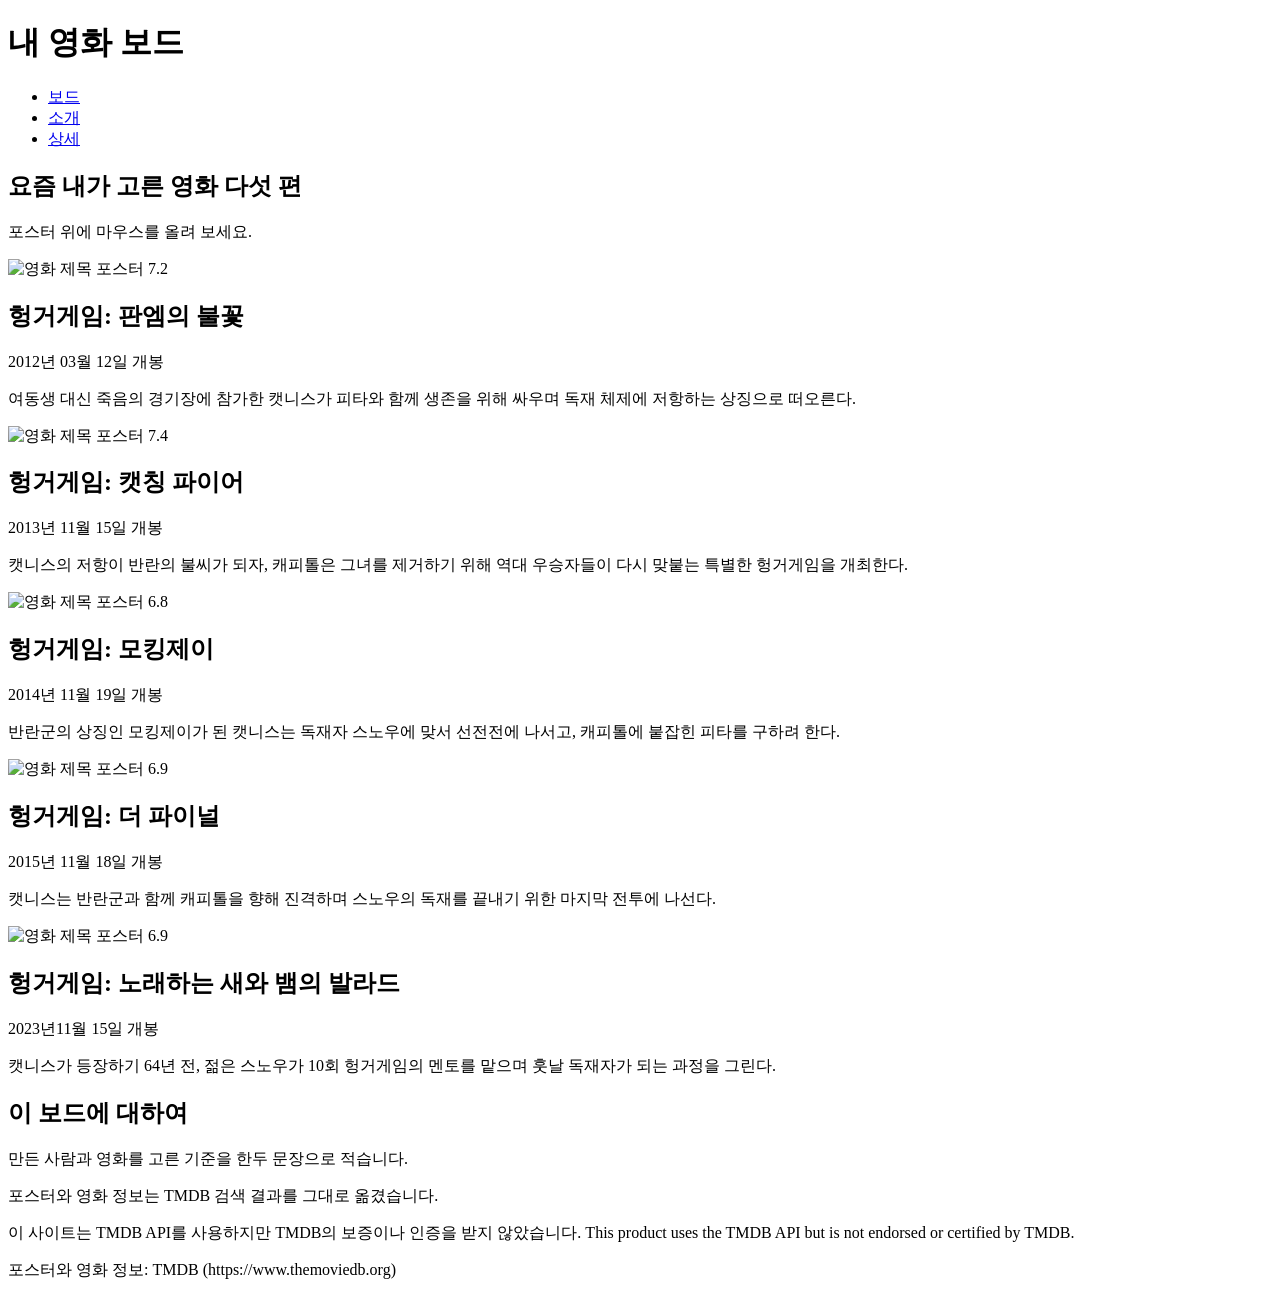
==== index.html @ 0d798848 "Add initial index.html for movie board website This is the initial commit of the index.html file con" ====
<!DOCTYPE html>
<html lang="ko">

<head>
    <meta charset="UTF-8">
    <meta name="viewport" content="width=device-width, initial-scale=1.0">
    <title>이찬미 :: 내 영화 보드</title>
    <link rel="preconnect" href="https://fonts.googleapis.com">
    <link rel="preconnect" href="https://fonts.gstatic.com" crossorigin>
    <link
        href="https://fonts.googleapis.com/css2?family=Gowun+Dodum&family=IBM+Plex+Sans+KR&family=Noto+Sans+KR:wght@100..900&display=swap"
        rel="stylesheet">
    <link rel="stylesheet" href="style.css">
</head>

<body>

    <header class="top">
        <h1>내 영화 보드</h1>
        <nav>
            <ul>
                <li><a href="#board">보드</a></li>
                <li><a href="#about">소개</a></li>
                <li><a href="detail.html">상세</a></li>
            </ul>
        </nav>
    </header>
    <section class="hero">
        <h2>요즘 내가 고른 영화 다섯 편</h2>
        <p>포스터 위에 마우스를 올려 보세요.</p>
    </section>


    <main>
        <section class="board" id="board">
            <article class="card">
                <img class="poster" src="https://image.tmdb.org/t/p/w342//iZWZcLJ2NoyM1UoDJexgSWmXOC.jpg
" alt="영화 제목 포스터">
                <span class="badge">7.2</span>
                <div class="info">
                    <h2>헝거게임: 판엠의 불꽃</h2>
                    <p class="year">2012년 03월 12일 개봉</p>
                    <p class="overview">여동생 대신 죽음의 경기장에 참가한 캣니스가 피타와 함께 생존을 위해 싸우며 독재 체제에 저항하는 상징으로 떠오른다.
                    </p>
                </div>
            </article>
            <article class="card">
                <img class="poster" src="https://image.tmdb.org/t/p/w342/ca9M1P2F7mUGVcC5cQo0X5rf6tu.jpg" alt="영화 제목 포스터">
                <span class="badge">7.4</span>
                <div class="info">
                    <h2>헝거게임: 캣칭 파이어</h2>
                    <p class="year">2013년 11월 15일 개봉</p>
                    <p class="overview">캣니스의 저항이 반란의 불씨가 되자, 캐피톨은 그녀를 제거하기 위해 역대 우승자들이 다시 맞붙는 특별한 헝거게임을 개최한다.</p>
            </article>
            <article class="card">
                <img class="poster" src="https://image.tmdb.org/t/p/w342/r5UG5tSXpHIFFcpx4rvi6ZnJroj.jpg" alt="영화 제목 포스터">
                <span class="badge">6.8</span>
                <div class="info">
                    <h2>헝거게임: 모킹제이</h2>
                    <p class="year">2014년 11월 19일 개봉</p>
                    <p class="overview"> 반란군의 상징인 모킹제이가 된 캣니스는 독재자 스노우에 맞서 선전전에 나서고, 캐피톨에 붙잡힌 피타를 구하려 한다.</p>
                </div>
            </article>
            <article class="card">
                <img class="poster" src="https://image.tmdb.org/t/p/w342/eLFGEWddcsQhRtD3CfmdpmXfz3w.jpg" alt="영화 제목 포스터">
                <span class="badge">6.9</span>
                <div class="info">
                    <h2>헝거게임: 더 파이널</h2>
                    <p class="year">2015년 11월 18일 개봉</p>
                    <p class="overview">캣니스는 반란군과 함께 캐피톨을 향해 진격하며 스노우의 독재를 끝내기 위한 마지막 전투에 나선다.</p>
                </div>
            </article>
            <article class="card">
                <img class="poster" src="https://image.tmdb.org/t/p/w342/9f9YsmXoy9ghqZKIVuKHkmGGZCY.jpg" alt="영화 제목 포스터">
                <span class="badge">6.9</span>
                <div class="info">
                    <h2>헝거게임: 노래하는 새와 뱀의 발라드</h2>
                    <p class="year">2023년11월 15일 개봉</p>
                    <p class="overview">캣니스가 등장하기 64년 전, 젊은 스노우가 10회 헝거게임의 멘토를 맡으며 훗날 독재자가 되는 과정을 그린다. </p>
                </div>
            </article>
        </section>

        <section id="about">
            <h2>이 보드에 대하여</h2>
            <p>만든 사람과 영화를 고른 기준을 한두 문장으로 적습니다.</p>
            <p>포스터와 영화 정보는 TMDB 검색 결과를 그대로 옮겼습니다.</p>
        </section>
    </main>

    <footer>
        <p>이 사이트는 TMDB API를 사용하지만 TMDB의 보증이나 인증을 받지 않았습니다.
            This product uses the TMDB API but is not endorsed or certified by TMDB.</p>
        <p>포스터와 영화 정보: TMDB (https://www.themoviedb.org)</p>
    </footer>
</body>

</html>
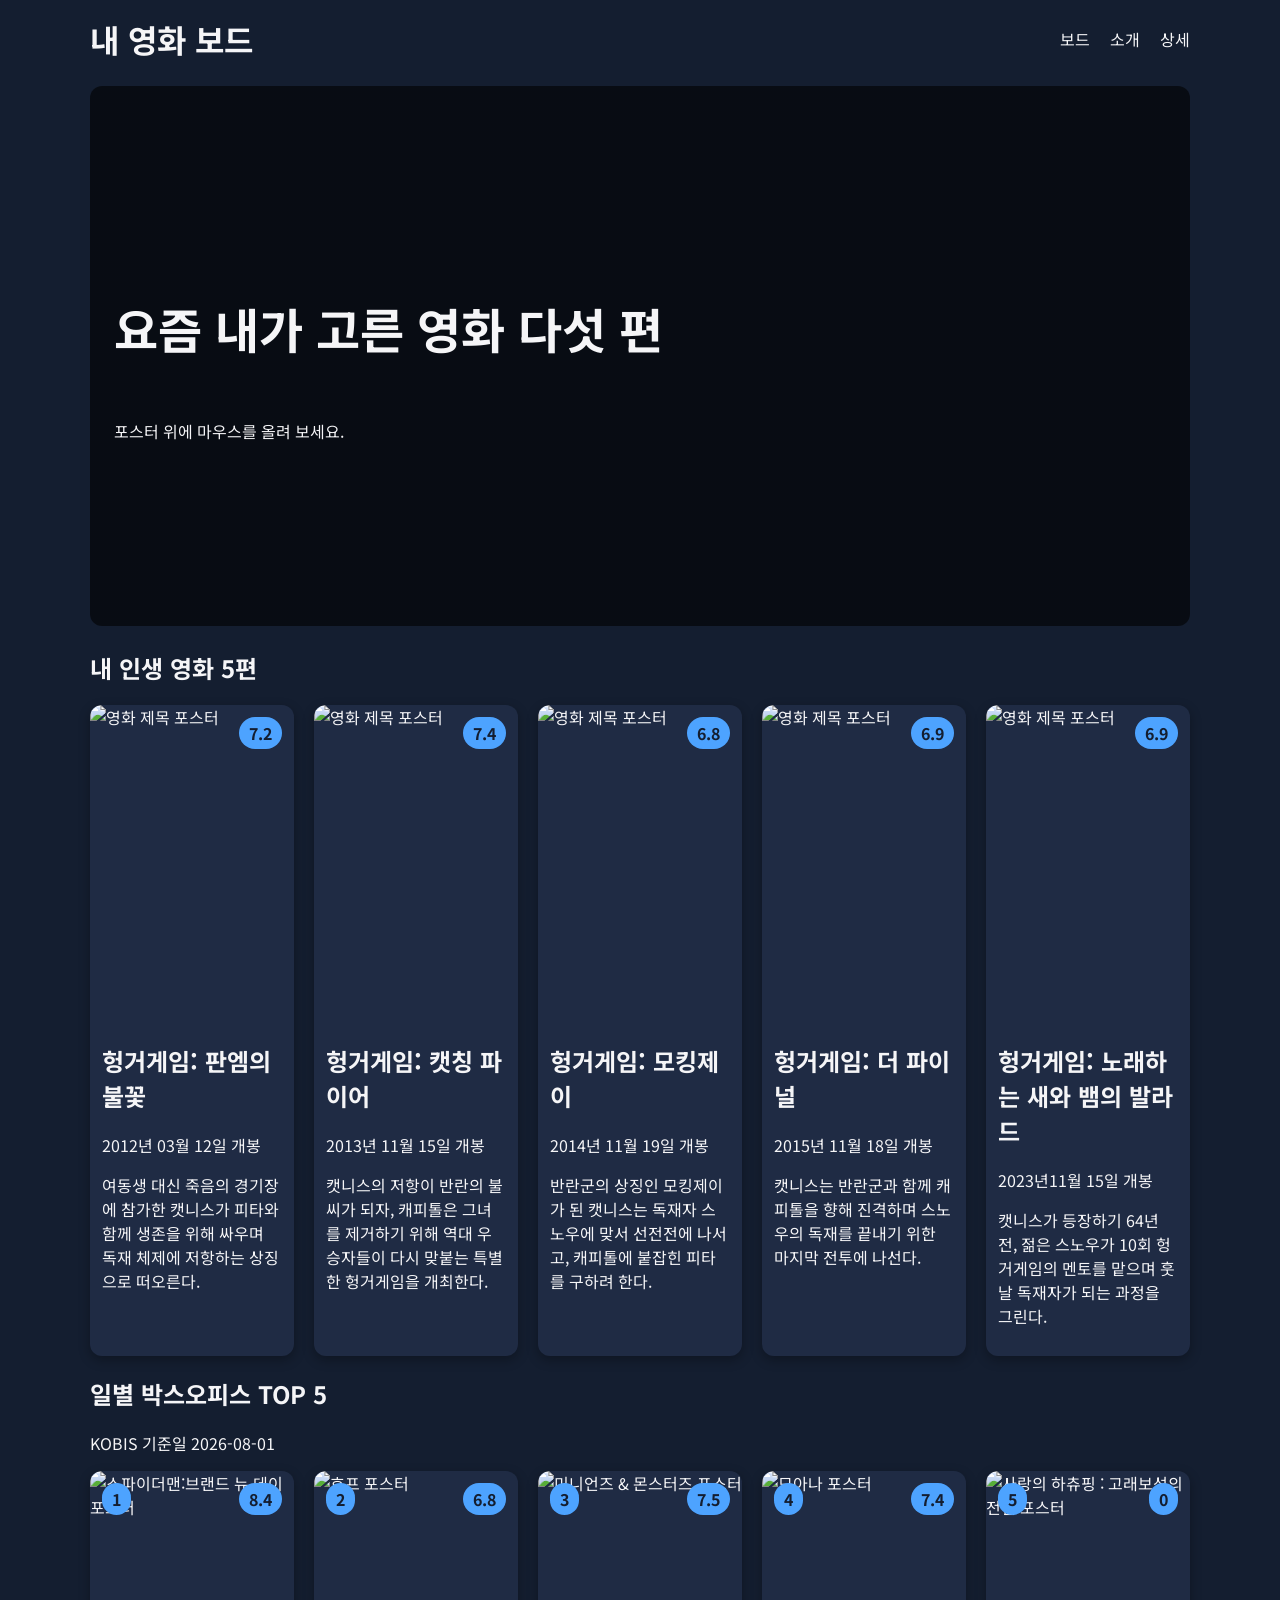
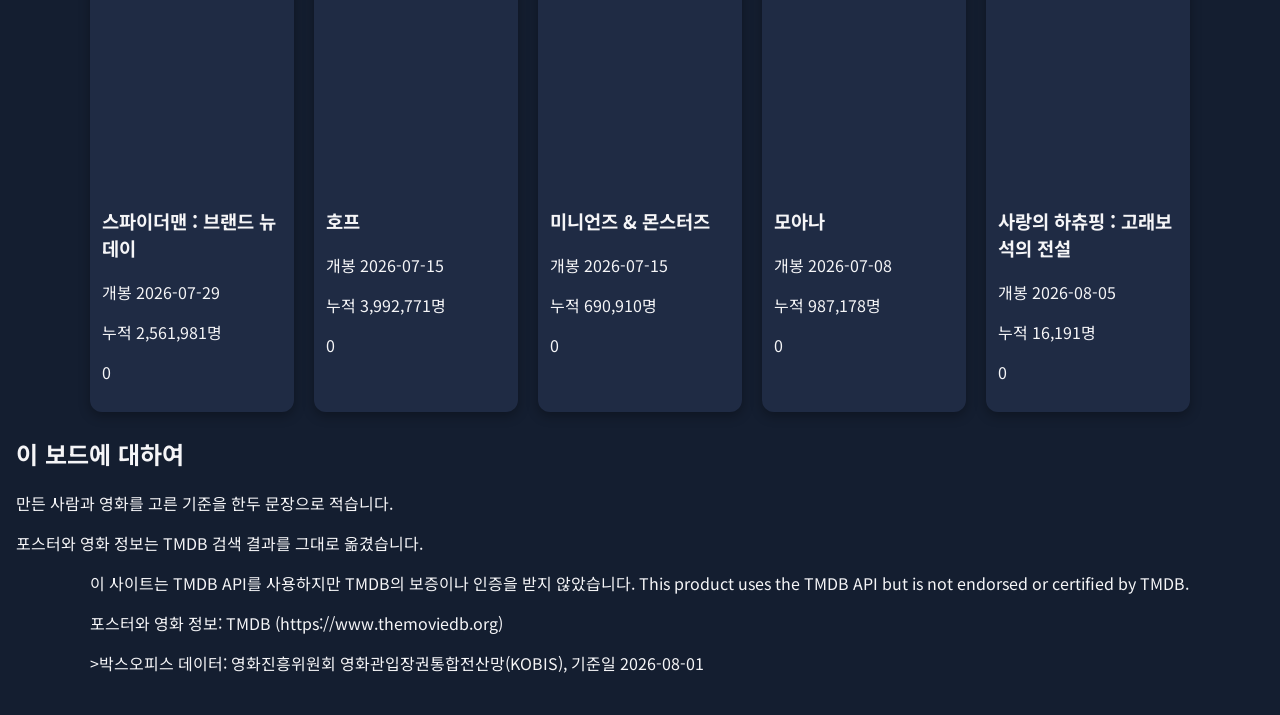
==== commit f479e1c6: "10281242" ====
--- a/index.html
+++ b/index.html
@@ -7,8 +7,7 @@
     <title>이찬미 :: 내 영화 보드</title>
     <link rel="preconnect" href="https://fonts.googleapis.com">
     <link rel="preconnect" href="https://fonts.gstatic.com" crossorigin>
-    <link
-        href="https://fonts.googleapis.com/css2?family=Gowun+Dodum&family=IBM+Plex+Sans+KR&family=Noto+Sans+KR:wght@100..900&display=swap"
+    <link href="https://fonts.googleapis.com/css2?family=Black+Han+Sans&family=Noto+Sans+KR:wght@100..900&display=swap"
         rel="stylesheet">
     <link rel="stylesheet" href="style.css">
 </head>
@@ -19,8 +18,8 @@
         <h1>내 영화 보드</h1>
         <nav>
             <ul>
-                <li><a href="#board">보드</a></li>
-                <li><a href="#about">소개</a></li>
+                <li><a href="#mine">보드</a></li>
+                <li><a href="#boxoffice">소개</a></li>
                 <li><a href="detail.html">상세</a></li>
             </ul>
         </nav>
@@ -32,67 +31,144 @@
 
 
     <main>
-        <section class="board" id="board">
-            <article class="card">
-                <img class="poster" src="https://image.tmdb.org/t/p/w342//iZWZcLJ2NoyM1UoDJexgSWmXOC.jpg
+        <section id="mine">
+            <h2>내 인생 영화 5편</h2>
+            <div class="board">
+                <article class="card">
+                    <img class="poster" src="https://image.tmdb.org/t/p/w342//iZWZcLJ2NoyM1UoDJexgSWmXOC.jpg
 " alt="영화 제목 포스터">
-                <span class="badge">7.2</span>
-                <div class="info">
-                    <h2>헝거게임: 판엠의 불꽃</h2>
-                    <p class="year">2012년 03월 12일 개봉</p>
-                    <p class="overview">여동생 대신 죽음의 경기장에 참가한 캣니스가 피타와 함께 생존을 위해 싸우며 독재 체제에 저항하는 상징으로 떠오른다.
-                    </p>
-                </div>
-            </article>
-            <article class="card">
-                <img class="poster" src="https://image.tmdb.org/t/p/w342/ca9M1P2F7mUGVcC5cQo0X5rf6tu.jpg" alt="영화 제목 포스터">
-                <span class="badge">7.4</span>
-                <div class="info">
-                    <h2>헝거게임: 캣칭 파이어</h2>
-                    <p class="year">2013년 11월 15일 개봉</p>
-                    <p class="overview">캣니스의 저항이 반란의 불씨가 되자, 캐피톨은 그녀를 제거하기 위해 역대 우승자들이 다시 맞붙는 특별한 헝거게임을 개최한다.</p>
-            </article>
-            <article class="card">
-                <img class="poster" src="https://image.tmdb.org/t/p/w342/r5UG5tSXpHIFFcpx4rvi6ZnJroj.jpg" alt="영화 제목 포스터">
-                <span class="badge">6.8</span>
-                <div class="info">
-                    <h2>헝거게임: 모킹제이</h2>
-                    <p class="year">2014년 11월 19일 개봉</p>
-                    <p class="overview"> 반란군의 상징인 모킹제이가 된 캣니스는 독재자 스노우에 맞서 선전전에 나서고, 캐피톨에 붙잡힌 피타를 구하려 한다.</p>
-                </div>
-            </article>
-            <article class="card">
-                <img class="poster" src="https://image.tmdb.org/t/p/w342/eLFGEWddcsQhRtD3CfmdpmXfz3w.jpg" alt="영화 제목 포스터">
-                <span class="badge">6.9</span>
-                <div class="info">
-                    <h2>헝거게임: 더 파이널</h2>
-                    <p class="year">2015년 11월 18일 개봉</p>
-                    <p class="overview">캣니스는 반란군과 함께 캐피톨을 향해 진격하며 스노우의 독재를 끝내기 위한 마지막 전투에 나선다.</p>
-                </div>
-            </article>
-            <article class="card">
-                <img class="poster" src="https://image.tmdb.org/t/p/w342/9f9YsmXoy9ghqZKIVuKHkmGGZCY.jpg" alt="영화 제목 포스터">
-                <span class="badge">6.9</span>
-                <div class="info">
-                    <h2>헝거게임: 노래하는 새와 뱀의 발라드</h2>
-                    <p class="year">2023년11월 15일 개봉</p>
-                    <p class="overview">캣니스가 등장하기 64년 전, 젊은 스노우가 10회 헝거게임의 멘토를 맡으며 훗날 독재자가 되는 과정을 그린다. </p>
-                </div>
-            </article>
+                    <span class="badge">7.2</span>
+                    <div class="info">
+                        <h2>헝거게임: 판엠의 불꽃</h2>
+                        <p class="year">2012년 03월 12일 개봉</p>
+                        <p class="overview">여동생 대신 죽음의 경기장에 참가한 캣니스가 피타와 함께 생존을 위해 싸우며 독재 체제에 저항하는 상징으로 떠오른다.
+                        </p>
+                    </div>
+                </article>
+                <article class="card">
+                    <img class="poster" src="https://image.tmdb.org/t/p/w342/ca9M1P2F7mUGVcC5cQo0X5rf6tu.jpg"
+                        alt="영화 제목 포스터">
+                    <span class="badge">7.4</span>
+                    <div class="info">
+                        <h2>헝거게임: 캣칭 파이어</h2>
+                        <p class="year">2013년 11월 15일 개봉</p>
+                        <p class="overview">캣니스의 저항이 반란의 불씨가 되자, 캐피톨은 그녀를 제거하기 위해 역대 우승자들이 다시 맞붙는 특별한 헝거게임을 개최한다.</p>
+                </article>
+                <article class="card">
+                    <img class="poster" src="https://image.tmdb.org/t/p/w342/r5UG5tSXpHIFFcpx4rvi6ZnJroj.jpg"
+                        alt="영화 제목 포스터">
+                    <span class="badge">6.8</span>
+                    <div class="info">
+                        <h2>헝거게임: 모킹제이</h2>
+                        <p class="year">2014년 11월 19일 개봉</p>
+                        <p class="overview"> 반란군의 상징인 모킹제이가 된 캣니스는 독재자 스노우에 맞서 선전전에 나서고, 캐피톨에 붙잡힌 피타를 구하려 한다.</p>
+                    </div>
+                </article>
+                <article class="card">
+                    <img class="poster" src="https://image.tmdb.org/t/p/w342/eLFGEWddcsQhRtD3CfmdpmXfz3w.jpg"
+                        alt="영화 제목 포스터">
+                    <span class="badge">6.9</span>
+                    <div class="info">
+                        <h2>헝거게임: 더 파이널</h2>
+                        <p class="year">2015년 11월 18일 개봉</p>
+                        <p class="overview">캣니스는 반란군과 함께 캐피톨을 향해 진격하며 스노우의 독재를 끝내기 위한 마지막 전투에 나선다.</p>
+                    </div>
+                </article>
+                <article class="card">
+                    <img class="poster" src="https://image.tmdb.org/t/p/w342/9f9YsmXoy9ghqZKIVuKHkmGGZCY.jpg"
+                        alt="영화 제목 포스터">
+                    <span class="badge">6.9</span>
+                    <div class="info">
+                        <h2>헝거게임: 노래하는 새와 뱀의 발라드</h2>
+                        <p class="year">2023년11월 15일 개봉</p>
+                        <p class="overview">캣니스가 등장하기 64년 전, 젊은 스노우가 10회 헝거게임의 멘토를 맡으며 훗날 독재자가 되는 과정을 그린다. </p>
+                    </div>
+                </article>
+            </div>
         </section>
 
-        <section id="about">
-            <h2>이 보드에 대하여</h2>
-            <p>만든 사람과 영화를 고른 기준을 한두 문장으로 적습니다.</p>
-            <p>포스터와 영화 정보는 TMDB 검색 결과를 그대로 옮겼습니다.</p>
+        <section id="boxoffice">
+            <h2>일별 박스오피스 TOP 5</h2>
+            <p class="basis">KOBIS 기준일 2026-08-01</p>
+            <div class="board">
+                <article class="card">
+                    <img class="poster" src="https://image.tmdb.org/t/p/w342/mt6uZzy7DAsncHlGGzMsyNgLR6v.jpg
+" alt="스파이더맨:브랜드 뉴 데이 포스터">
+                    <span class="rank">1</span>
+                    <span class="badge">8.4</span>
+                    <div class="info">
+                        <h3>스파이더맨 : 브랜드 뉴 데이</h3>
+                        <p class="year">개봉 2026-07-29</p>
+                        <p class="audience">누적 2,561,981명</p>
+                        <p class="change up">0</p>
+                    </div>
+                </article>
+                <article class="card">
+                    <img class="poster" src="https://image.tmdb.org/t/p/w342/ptqlN6mDIAqJjVA86J5eOoG82zc.jpg
+" alt="호프 포스터">
+                    <span class="rank">2</span>
+                    <span class="badge">6.8</span>
+                    <div class="info">
+                        <h3>호프</h3>
+                        <p class="year">개봉 2026-07-15</p>
+                        <p class="audience">누적 3,992,771명</p>
+                        <p class="change up">0</p>
+                    </div>
+                </article>
+                <article class="card">
+                    <img class="poster" src="https://image.tmdb.org/t/p/w342/8uvgppq5obV06X9X8SogQiU79Kd.jpg
+" alt="미니언즈 & 몬스터즈 포스터">
+                    <span class="rank">3</span>
+                    <span class="badge">7.5</span>
+                    <div class="info">
+                        <h3>미니언즈 & 몬스터즈</h3>
+                        <p class="year">개봉 2026-07-15</p>
+                        <p class="audience">누적 690,910명</p>
+                        <p class="change up">0</p>
+                    </div>
+                </article>
+                <article class="card">
+                    <img class="poster" src="https://image.tmdb.org/t/p/w342/etJXeoQovaAcQD8gG0vebtoIlMH.jpg
+" alt="모아나 포스터">
+                    <span class="rank">4</span>
+                    <span class="badge">7.4</span>
+                    <div class="info">
+                        <h3>모아나</h3>
+                        <p class="year">개봉 2026-07-08</p>
+                        <p class="audience">누적 987,178명</p>
+                        <p class="change up">0</p>
+                    </div>
+                </article>
+                <article class="card">
+                    <img class="poster" src="https://image.tmdb.org/t/p/w342/tmV1b9s0zKtUx06pkYaRtBAz065.jpg"
+                        alt="사랑의 하츄핑 : 고래보석의 전설 포스터">
+                    <span class="rank">5</span>
+                    <span class="badge">0</span>
+                    <div class="info">
+                        <h3>사랑의 하츄핑 : 고래보석의 전설</h3>
+                        <p class="year">개봉 2026-08-05</p>
+                        <p class="audience">누적 16,191명</p>
+                        <p class="change up">0</p>
+                        <p class="change new"></p>
+                    </div>
+                </article>
+            </div>
         </section>
+    </main>
+
+    <section id="about">
+        <h2>이 보드에 대하여</h2>
+        <p>만든 사람과 영화를 고른 기준을 한두 문장으로 적습니다.</p>
+        <p>포스터와 영화 정보는 TMDB 검색 결과를 그대로 옮겼습니다.</p>
+    </section>
     </main>
 
     <footer>
         <p>이 사이트는 TMDB API를 사용하지만 TMDB의 보증이나 인증을 받지 않았습니다.
             This product uses the TMDB API but is not endorsed or certified by TMDB.</p>
         <p>포스터와 영화 정보: TMDB (https://www.themoviedb.org)</p>
+        <p>>박스오피스 데이터: 영화진흥위원회 영화관입장권통합전산망(KOBIS), 기준일 2026-08-01</p>
     </footer>
 </body>
 
-</html>
+</html>
--- a/style.css
+++ b/style.css
@@ -0,0 +1,188 @@
+:root {
+    --bg: #141e30;
+    --surface: #1f2b44;
+    --text: #f5f5f7;
+    --accent: #4da3ff;
+    --warn: #ff5a5f;
+    --font-title: "Black Han Sans", sans-serif;
+    --font-body: "Noto Sans KR", sans-serif;
+    --gap: 20px;
+}
+
+.top {
+    display: flex;
+    justify-content: space-between;
+    align-items: center;
+    max-width: 1100px;
+    margin: 0 auto 24px;
+}
+
+.top h1 {
+    text-align: left;
+    margin: 0;
+}
+
+nav ul {
+    display: flex;
+    gap: 8px;
+    list-style: none;
+    margin: 0;
+    padding: 0;
+    flex-direction: column;
+}
+
+nav a {
+    color: var(--text);
+    text-decoration: none;
+}
+
+.board {
+    display: grid;
+    grid-template-columns: repeat(auto-fit, minmax(200px, 1fr));
+    gap: var(--gap);
+}
+
+.hero {
+    background-image: linear-gradient(rgba(0, 0, 0, 0.6), rgba(0, 0, 0, 0.6)), url("https://image.tmdb.org/t/p/w1280/aqFZcr2dxSZ2UwWSo1WC6C0rwDf.jpg");
+    background-size: cover;
+    background-position: center;
+    min-height: 40vh;
+    padding: 24px;
+    box-sizing: border-box;
+    color: var(--text);
+    border-radius: 12px;
+    display: flex;
+    flex-direction: column;
+    justify-content: center;
+    max-width: 1100px;
+    margin: 0 auto 24px;
+}
+
+main {
+    max-width: 1100px;
+    margin: 0 auto 24px;
+}
+
+body {
+    background: var(--bg);
+    min-height: 100vh;
+    box-sizing: border-box;
+    margin: 0;
+    padding: 16px;
+    font-family: var(--font-body);
+    color: var(--text);
+
+}
+
+h1,
+footer {
+    color: var(--text);
+    max-width: 1100px;
+    margin: 0 auto 24px;
+}
+
+
+.card {
+    border-radius: 12px;
+    overflow: hidden;
+    box-shadow: 0 4px 12px rgba(0, 0, 0, 0.3);
+    background: var(--surface);
+    position: relative;
+    transition: transform 0.3s, box-shadow 0.3s;
+    color: var(--text);
+    animation: rise 0.6s backwards;
+}
+
+.card:nth-child(2) {
+    animation-delay: 0.1s;
+}
+
+.card:nth-child(3) {
+    animation-delay: 0.2s;
+}
+
+.card:nth-child(4) {
+    animation-delay: 0.3s;
+}
+
+.card:nth-child(5) {
+    animation-delay: 0.4s;
+}
+
+.card:hover {
+    transform: translateY(-8px);
+    box-shadow: 0 12px 32px rgba(255, 193, 7, 0.6);
+}
+
+
+.info {
+    padding: 12px;
+}
+
+
+.poster {
+    width: 100%;
+    display: block;
+    aspect-ratio: 2 / 3;
+    object-fit: cover;
+}
+
+.badge {
+    position: absolute;
+    top: 12px;
+    right: 12px;
+    background: var(--accent);
+    color: var(--bg);
+    padding: 4px 10px;
+    border-radius: 999px;
+    font-weight: bold;
+    animation: pulse 2s infinite;
+}
+
+.rank {
+    position: absolute;
+    top: 12px;
+    left: 12px;
+    background: var(--accent);
+    color: var(--bg);
+    padding: 4px 10px;
+    border-radius: 999px;
+    font-weight: bold;
+    animation: pulse 2s infinite;
+}
+
+@keyframes pulse {
+
+    0%,
+    100% {
+        transform: scale(1);
+    }
+
+    50% {
+        transform: scale(1.15);
+    }
+}
+
+@keyframes rise {
+    from {
+        opacity: 0;
+        transform: translateY(20px);
+    }
+}
+
+@media (min-width: 600px) {
+    nav ul {
+        flex-direction: row;
+        gap: 20px;
+    }
+}
+
+@media (min-width: 1024px) {
+    .hero {
+        min-height: 60vh;
+    }
+
+    .hero h2 {
+        font-size: 3rem;
+    }
+}
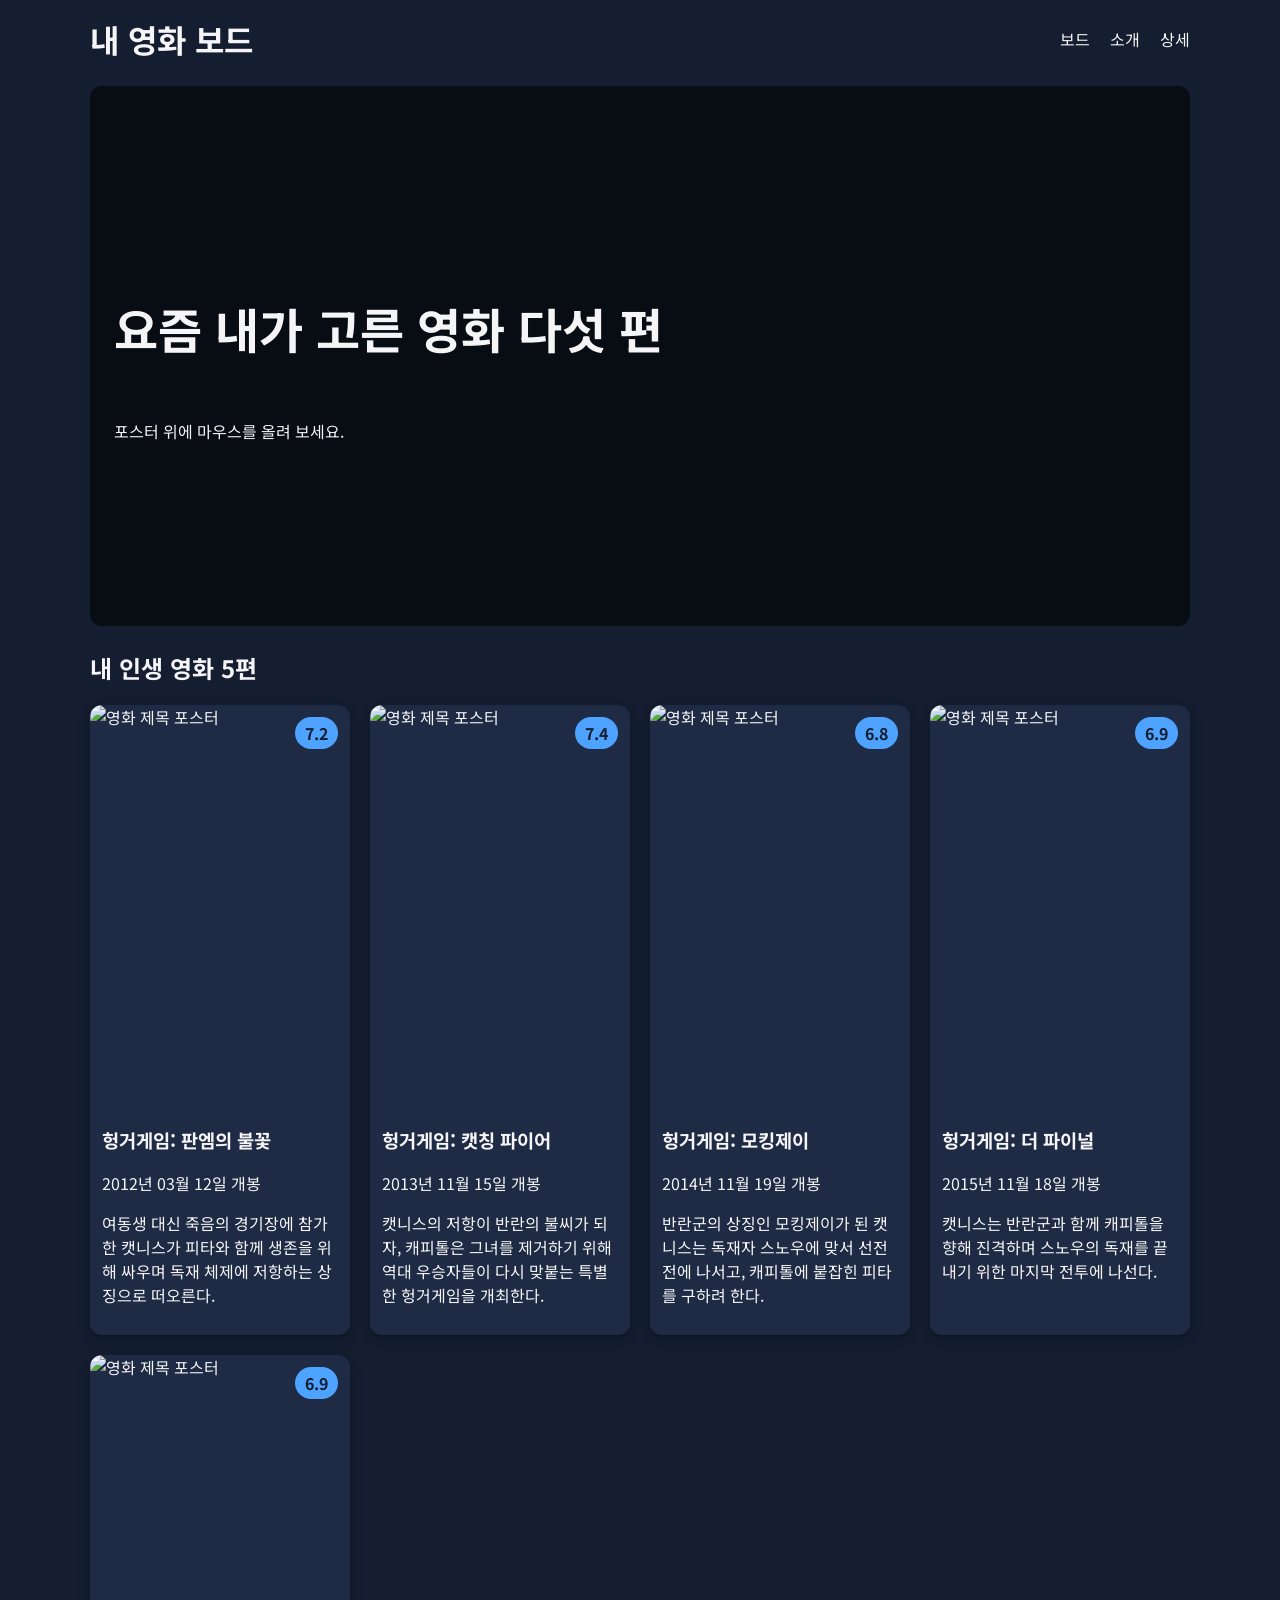
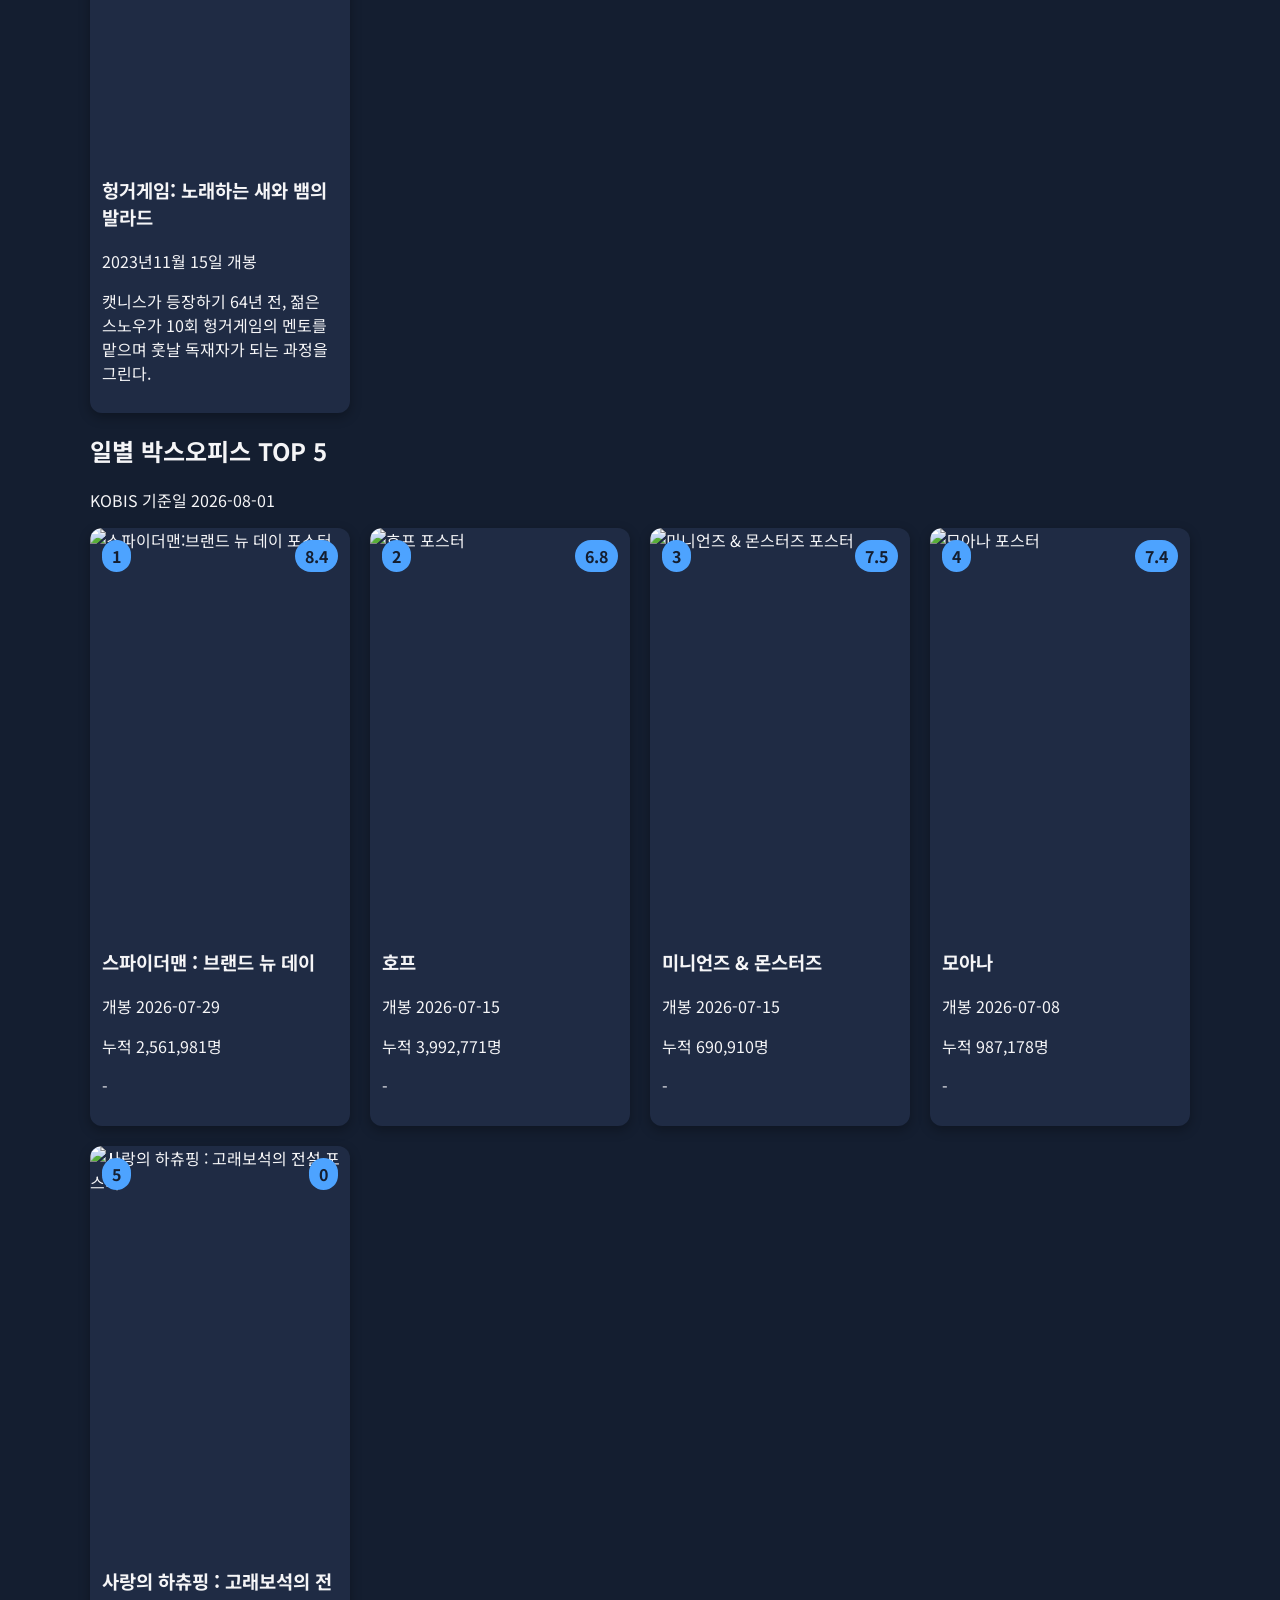
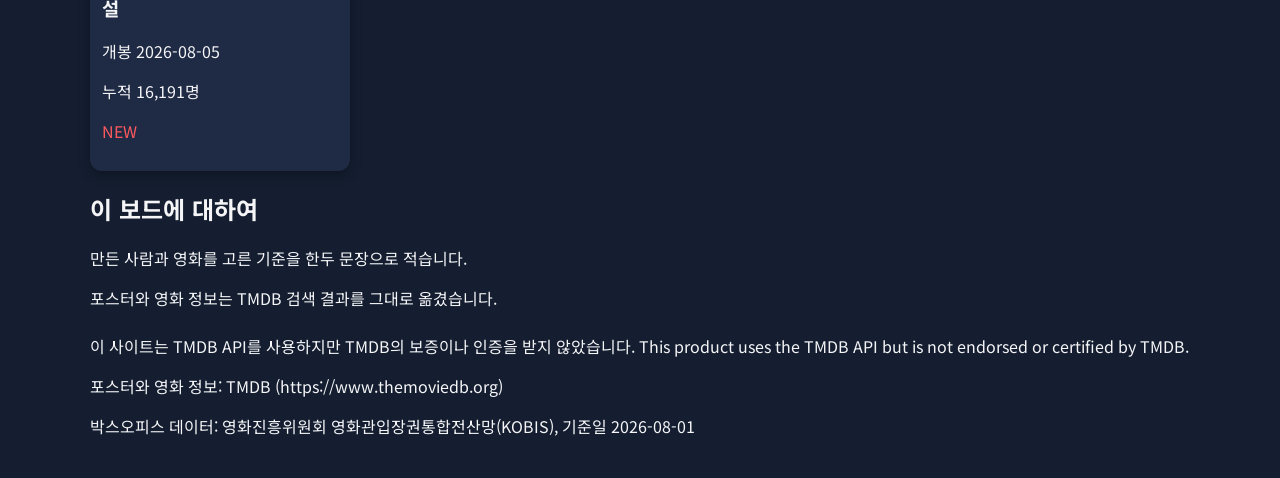
==== commit e4c05382: "hw1-반응형" ====
--- a/index.html
+++ b/index.html
@@ -39,7 +39,7 @@
 " alt="영화 제목 포스터">
                     <span class="badge">7.2</span>
                     <div class="info">
-                        <h2>헝거게임: 판엠의 불꽃</h2>
+                        <h3>헝거게임: 판엠의 불꽃</h3>
                         <p class="year">2012년 03월 12일 개봉</p>
                         <p class="overview">여동생 대신 죽음의 경기장에 참가한 캣니스가 피타와 함께 생존을 위해 싸우며 독재 체제에 저항하는 상징으로 떠오른다.
                         </p>
@@ -50,7 +50,7 @@
                         alt="영화 제목 포스터">
                     <span class="badge">7.4</span>
                     <div class="info">
-                        <h2>헝거게임: 캣칭 파이어</h2>
+                        <h3>헝거게임: 캣칭 파이어</h3>
                         <p class="year">2013년 11월 15일 개봉</p>
                         <p class="overview">캣니스의 저항이 반란의 불씨가 되자, 캐피톨은 그녀를 제거하기 위해 역대 우승자들이 다시 맞붙는 특별한 헝거게임을 개최한다.</p>
                 </article>
@@ -59,7 +59,7 @@
                         alt="영화 제목 포스터">
                     <span class="badge">6.8</span>
                     <div class="info">
-                        <h2>헝거게임: 모킹제이</h2>
+                        <h3>헝거게임: 모킹제이</h3>
                         <p class="year">2014년 11월 19일 개봉</p>
                         <p class="overview"> 반란군의 상징인 모킹제이가 된 캣니스는 독재자 스노우에 맞서 선전전에 나서고, 캐피톨에 붙잡힌 피타를 구하려 한다.</p>
                     </div>
@@ -69,7 +69,7 @@
                         alt="영화 제목 포스터">
                     <span class="badge">6.9</span>
                     <div class="info">
-                        <h2>헝거게임: 더 파이널</h2>
+                        <h3>헝거게임: 더 파이널</h3>
                         <p class="year">2015년 11월 18일 개봉</p>
                         <p class="overview">캣니스는 반란군과 함께 캐피톨을 향해 진격하며 스노우의 독재를 끝내기 위한 마지막 전투에 나선다.</p>
                     </div>
@@ -79,7 +79,7 @@
                         alt="영화 제목 포스터">
                     <span class="badge">6.9</span>
                     <div class="info">
-                        <h2>헝거게임: 노래하는 새와 뱀의 발라드</h2>
+                        <h3>헝거게임: 노래하는 새와 뱀의 발라드</h3>
                         <p class="year">2023년11월 15일 개봉</p>
                         <p class="overview">캣니스가 등장하기 64년 전, 젊은 스노우가 10회 헝거게임의 멘토를 맡으며 훗날 독재자가 되는 과정을 그린다. </p>
                     </div>
@@ -100,7 +100,7 @@
                         <h3>스파이더맨 : 브랜드 뉴 데이</h3>
                         <p class="year">개봉 2026-07-29</p>
                         <p class="audience">누적 2,561,981명</p>
-                        <p class="change up">0</p>
+                        <p class="change">-</p>
                     </div>
                 </article>
                 <article class="card">
@@ -112,7 +112,7 @@
                         <h3>호프</h3>
                         <p class="year">개봉 2026-07-15</p>
                         <p class="audience">누적 3,992,771명</p>
-                        <p class="change up">0</p>
+                        <p class="change">-</p>
                     </div>
                 </article>
                 <article class="card">
@@ -124,7 +124,7 @@
                         <h3>미니언즈 & 몬스터즈</h3>
                         <p class="year">개봉 2026-07-15</p>
                         <p class="audience">누적 690,910명</p>
-                        <p class="change up">0</p>
+                        <p class="change">-</p>
                     </div>
                 </article>
                 <article class="card">
@@ -136,7 +136,7 @@
                         <h3>모아나</h3>
                         <p class="year">개봉 2026-07-08</p>
                         <p class="audience">누적 987,178명</p>
-                        <p class="change up">0</p>
+                        <p class="change">-</p>
                     </div>
                 </article>
                 <article class="card">
@@ -148,26 +148,23 @@
                         <h3>사랑의 하츄핑 : 고래보석의 전설</h3>
                         <p class="year">개봉 2026-08-05</p>
                         <p class="audience">누적 16,191명</p>
-                        <p class="change up">0</p>
                         <p class="change new"></p>
                     </div>
                 </article>
+        </section>
+        <section id="about">
+            <h2>이 보드에 대하여</h2>
+            <p>만든 사람과 영화를 고른 기준을 한두 문장으로 적습니다.</p>
+            <p>포스터와 영화 정보는 TMDB 검색 결과를 그대로 옮겼습니다.</p>
             </div>
         </section>
-    </main>
-
-    <section id="about">
-        <h2>이 보드에 대하여</h2>
-        <p>만든 사람과 영화를 고른 기준을 한두 문장으로 적습니다.</p>
-        <p>포스터와 영화 정보는 TMDB 검색 결과를 그대로 옮겼습니다.</p>
-    </section>
     </main>
 
     <footer>
         <p>이 사이트는 TMDB API를 사용하지만 TMDB의 보증이나 인증을 받지 않았습니다.
             This product uses the TMDB API but is not endorsed or certified by TMDB.</p>
         <p>포스터와 영화 정보: TMDB (https://www.themoviedb.org)</p>
-        <p>>박스오피스 데이터: 영화진흥위원회 영화관입장권통합전산망(KOBIS), 기준일 2026-08-01</p>
+        <p>박스오피스 데이터: 영화진흥위원회 영화관입장권통합전산망(KOBIS), 기준일 2026-08-01</p>
     </footer>
 </body>
 
--- a/style.css
+++ b/style.css
@@ -38,7 +38,7 @@
 
 .board {
     display: grid;
-    grid-template-columns: repeat(auto-fit, minmax(200px, 1fr));
+    grid-template-columns: 1fr;
     gap: var(--gap);
 }
 
@@ -151,6 +151,20 @@
     animation: pulse 2s infinite;
 }
 
+.change.up::before {
+    content: "▲";
+}
+
+.change.down::before {
+    content: "▼";
+    color: var(--accent);
+}
+
+.change.new::before {
+    content: "NEW";
+    color: var(--warn);
+}
+
 @keyframes pulse {
 
     0%,
@@ -185,4 +199,16 @@
     .hero h2 {
         font-size: 3rem;
     }
+}
+
+@media (min-width: 768px){
+    .board{
+        grid-template-columns: repeat(2, 1fr);
+    }
+}
+
+@media (min-width: 1280px){
+    .board {
+        grid-template-columns: repeat(4, 1fr);
+    }
 }
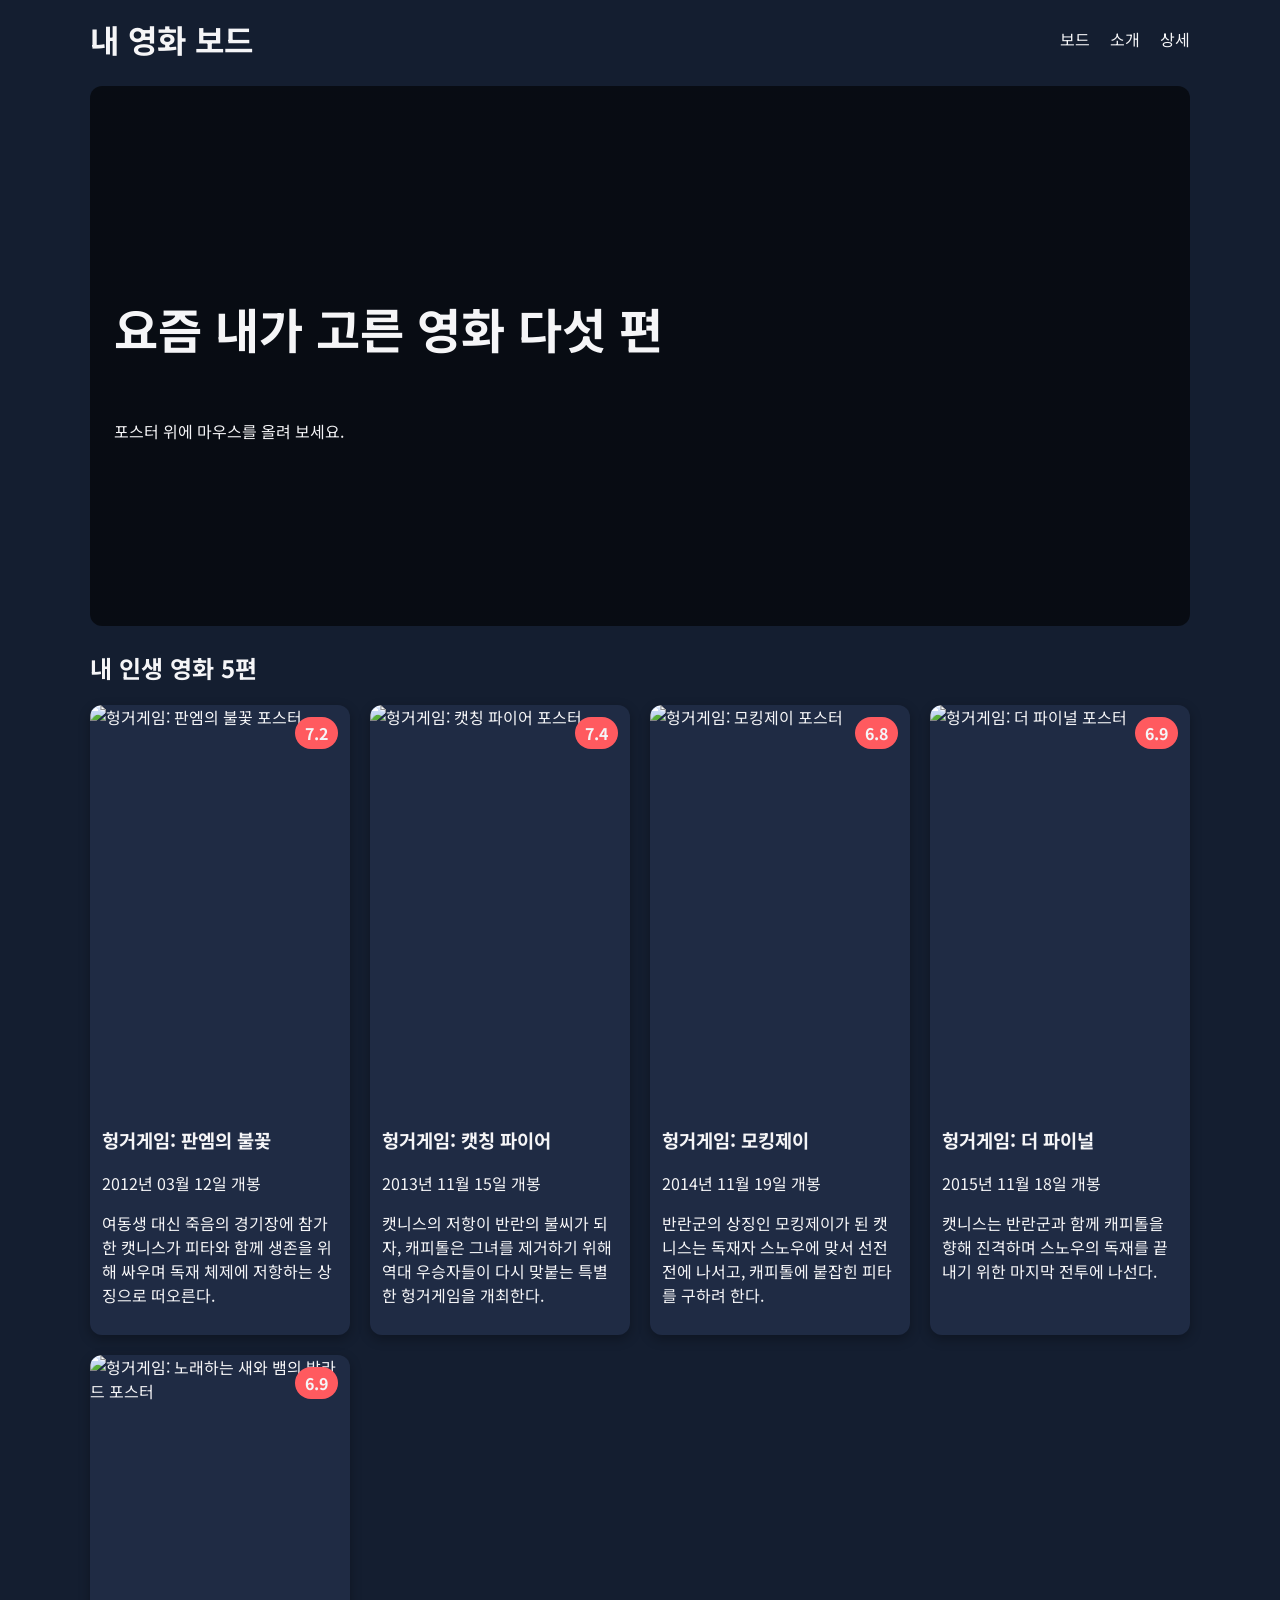
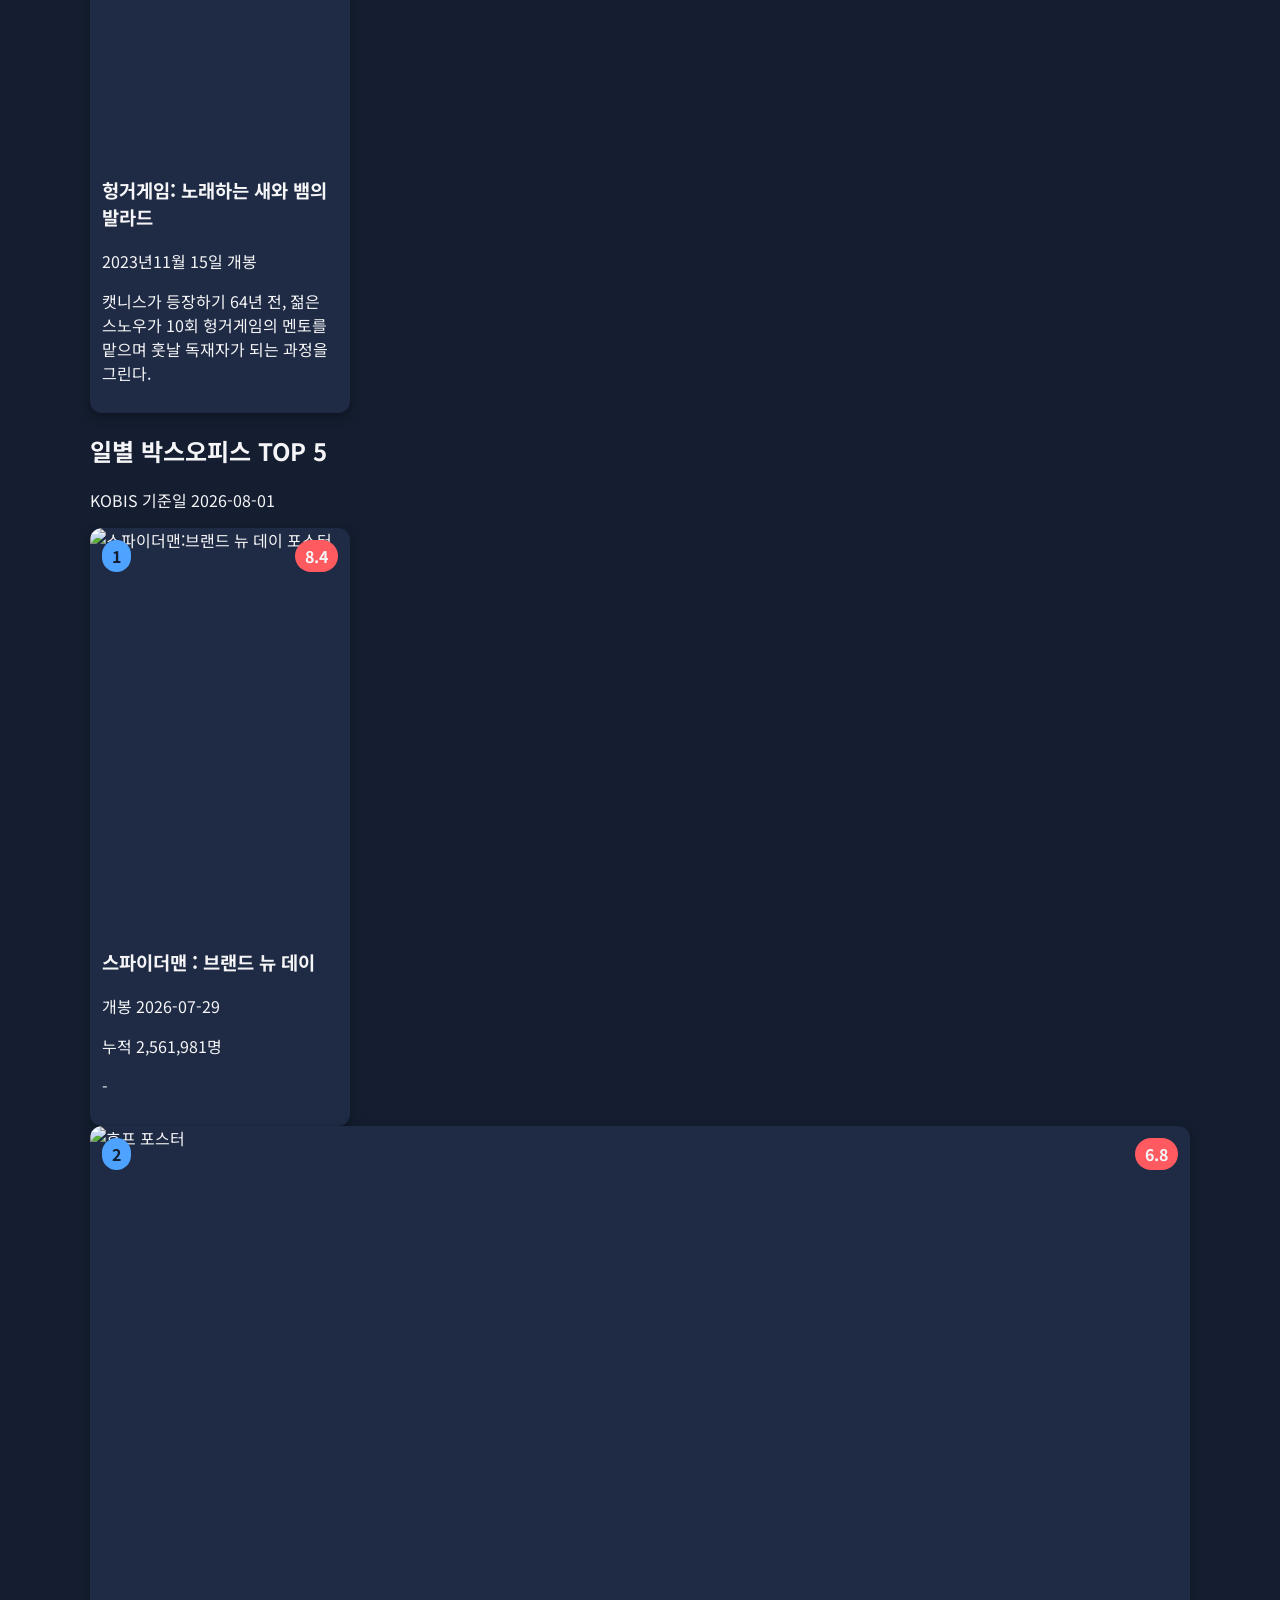
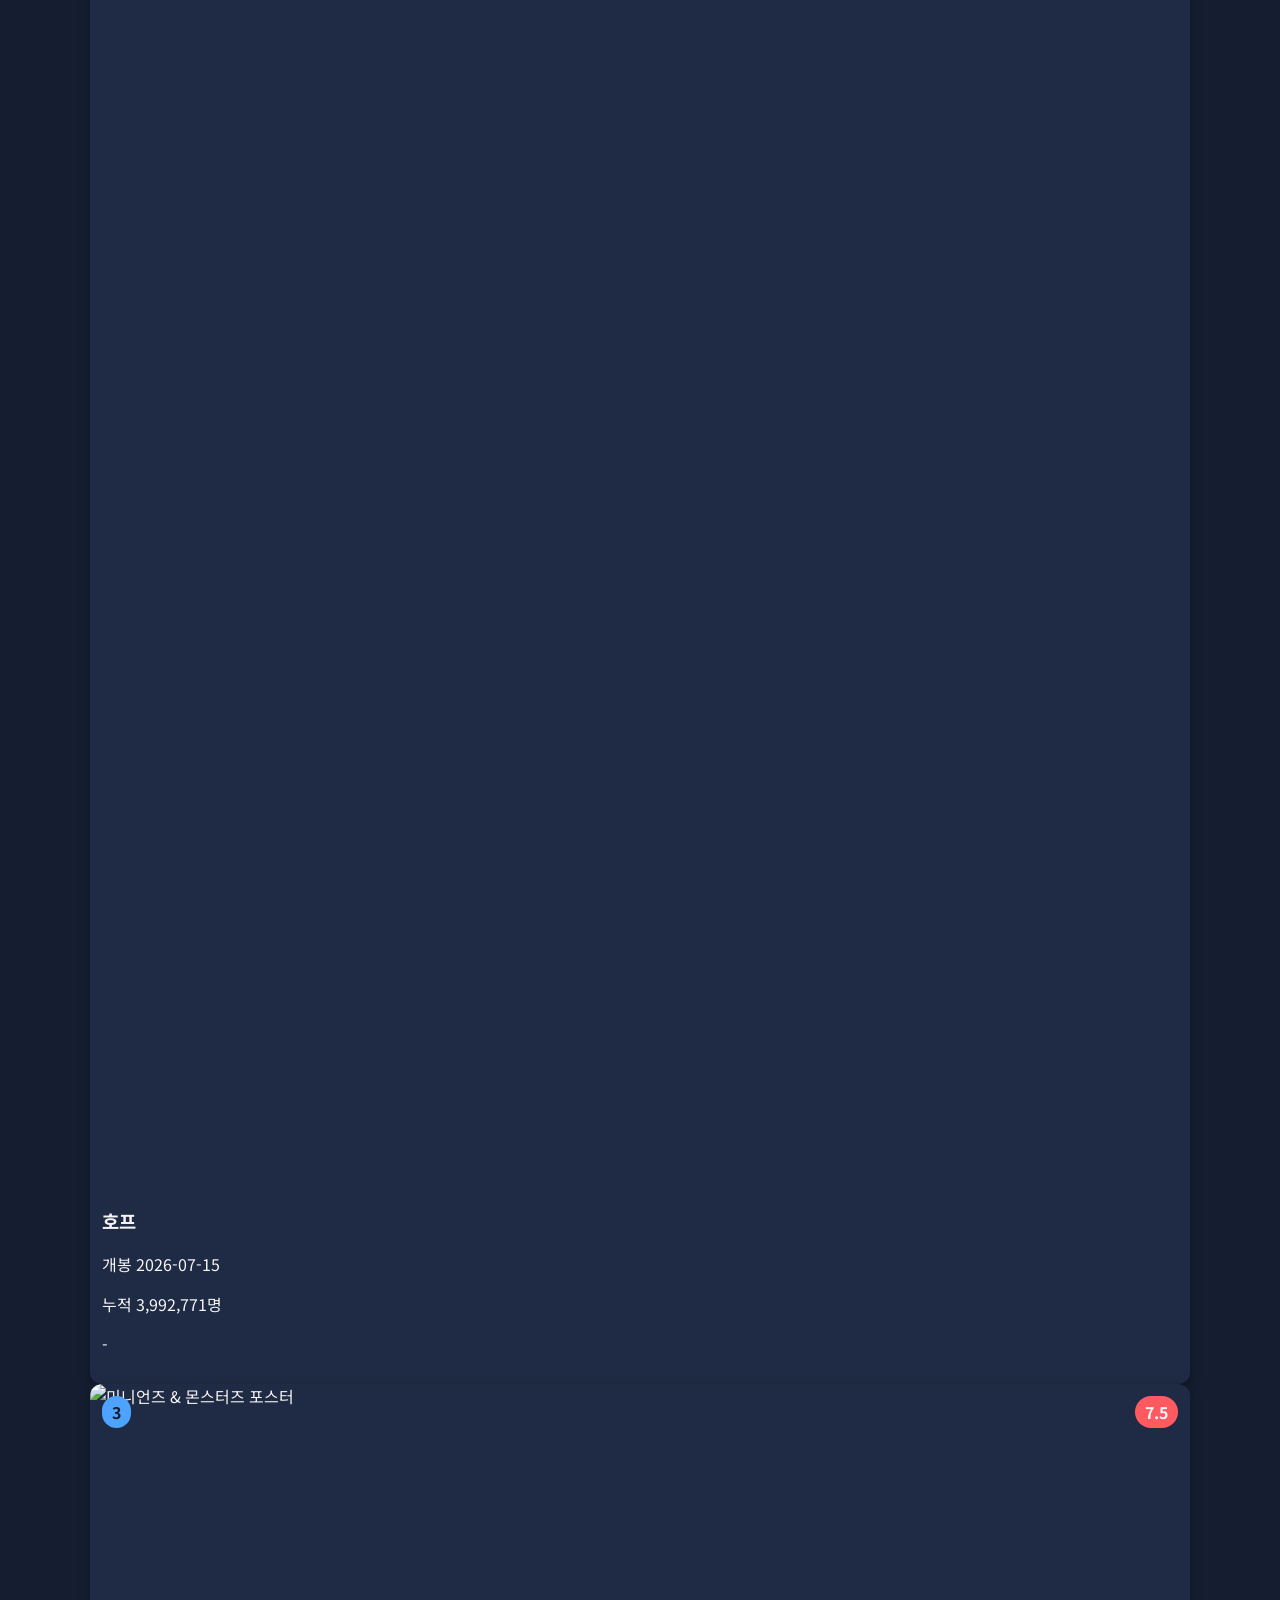
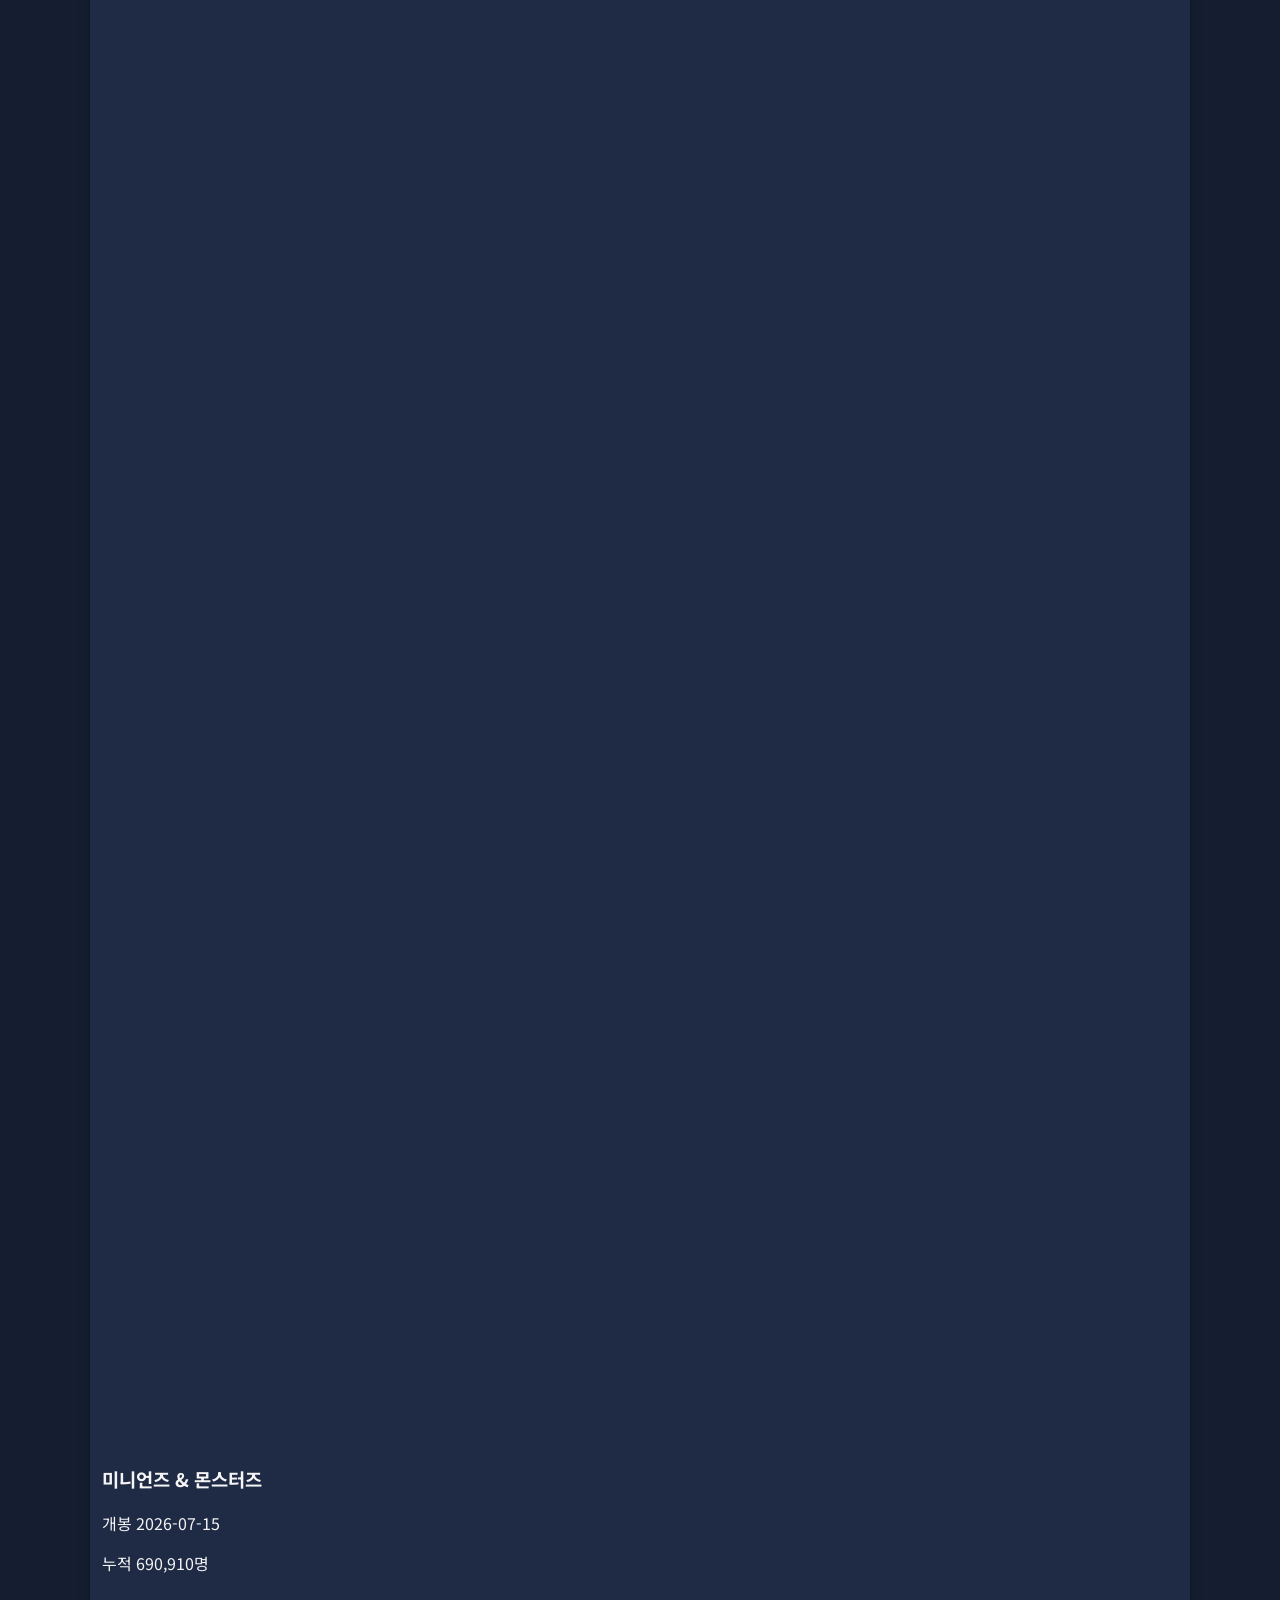
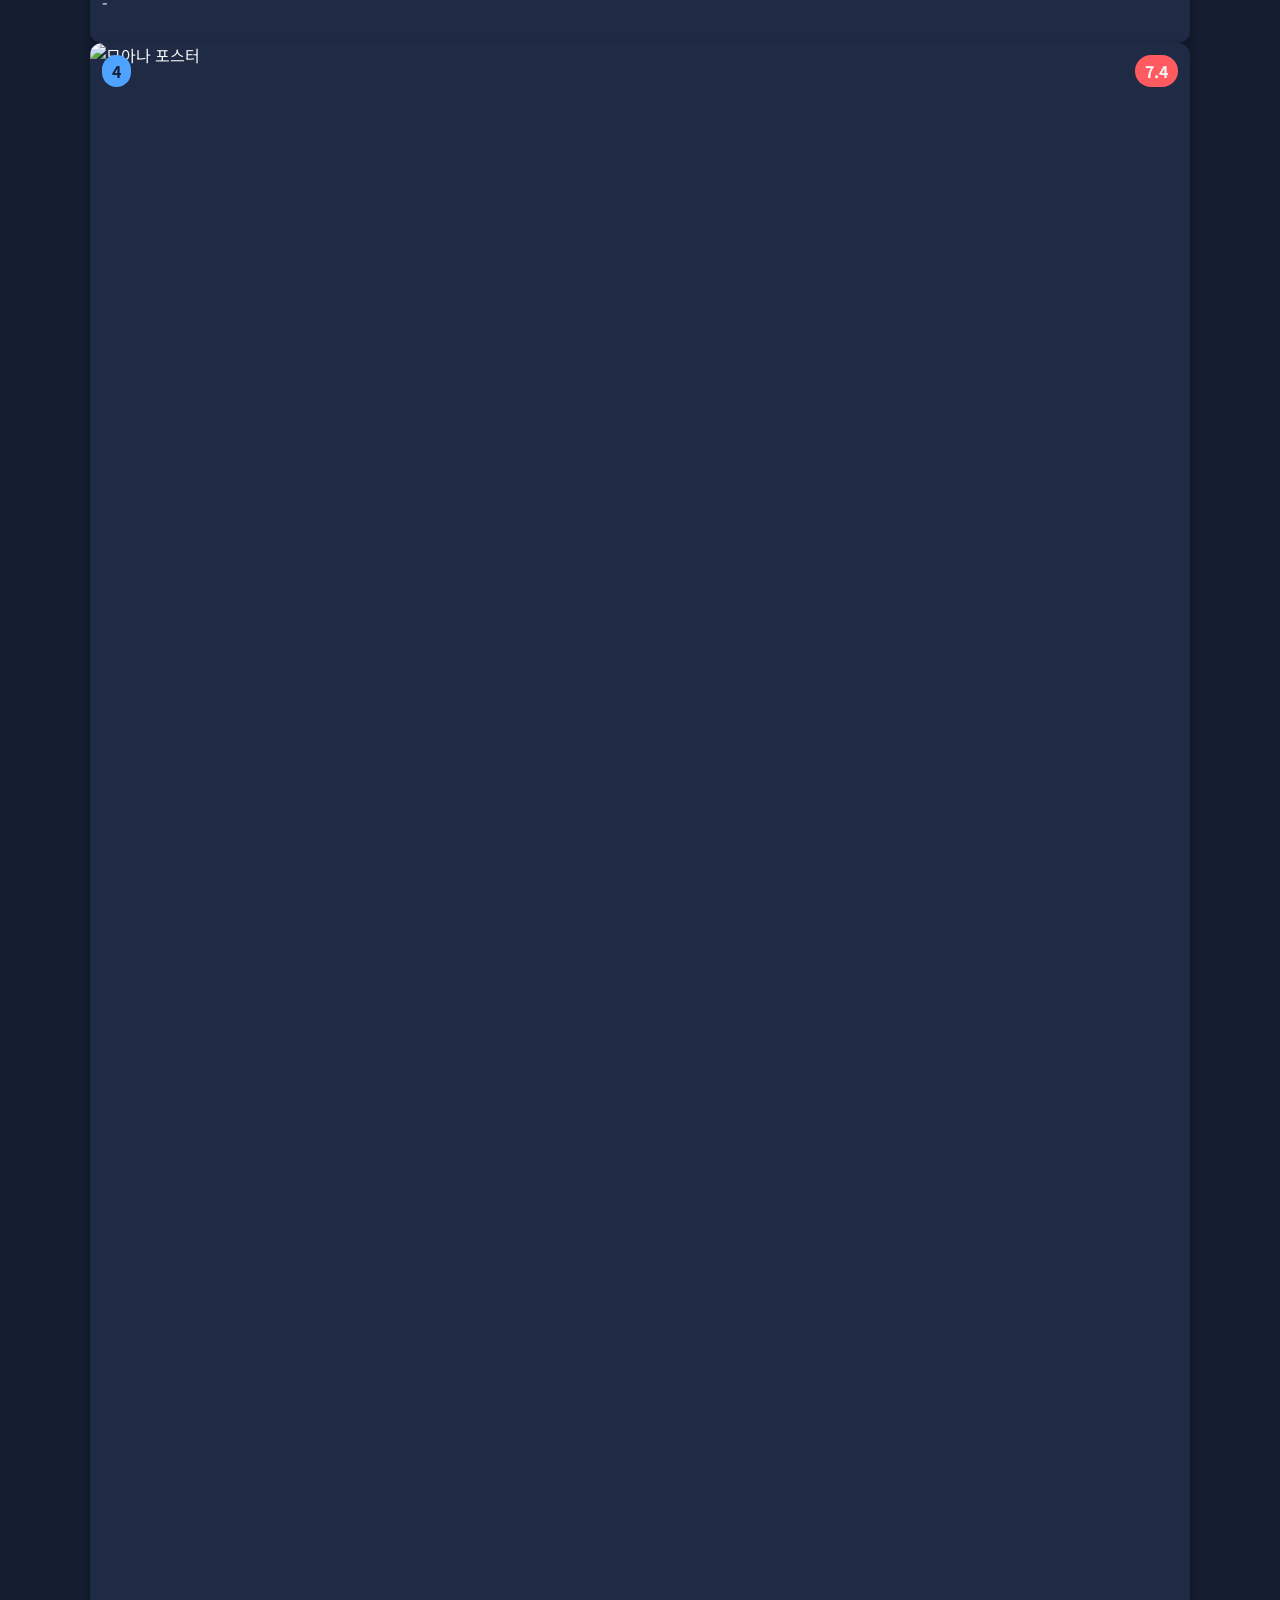
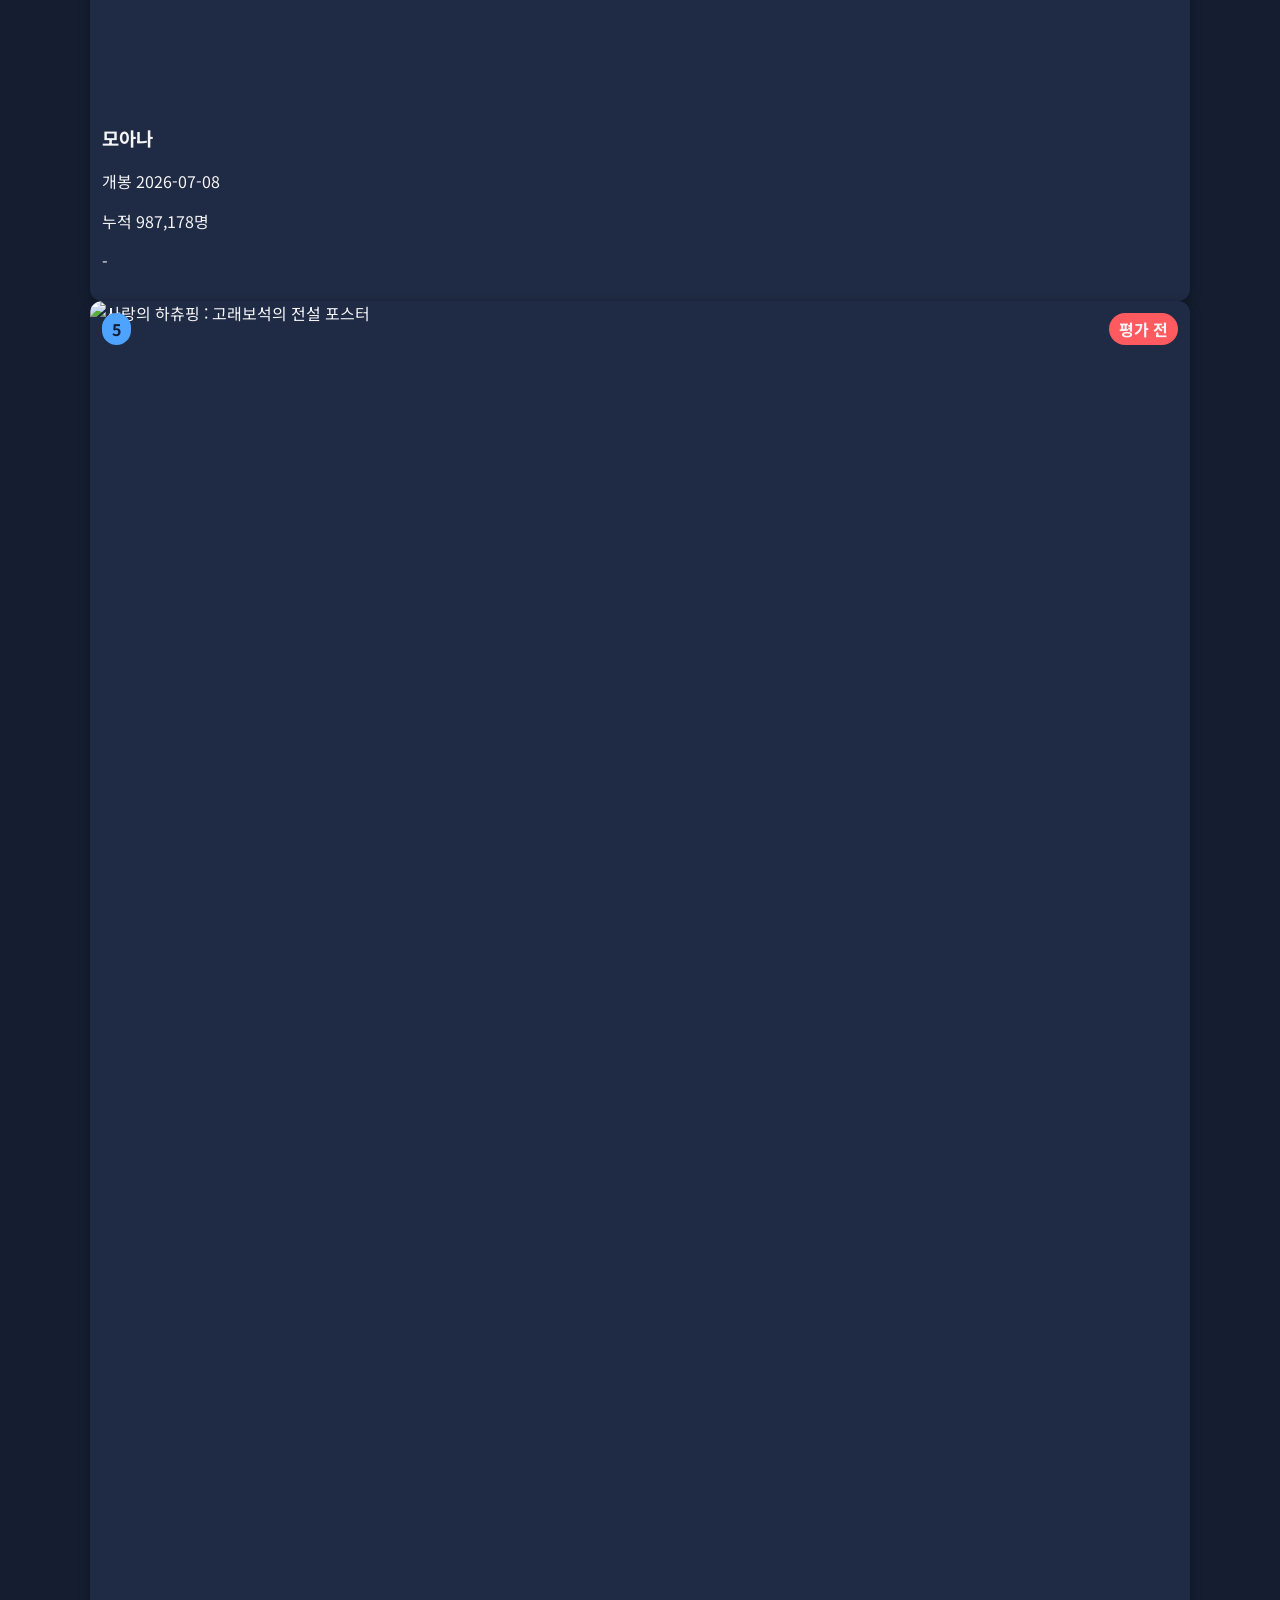
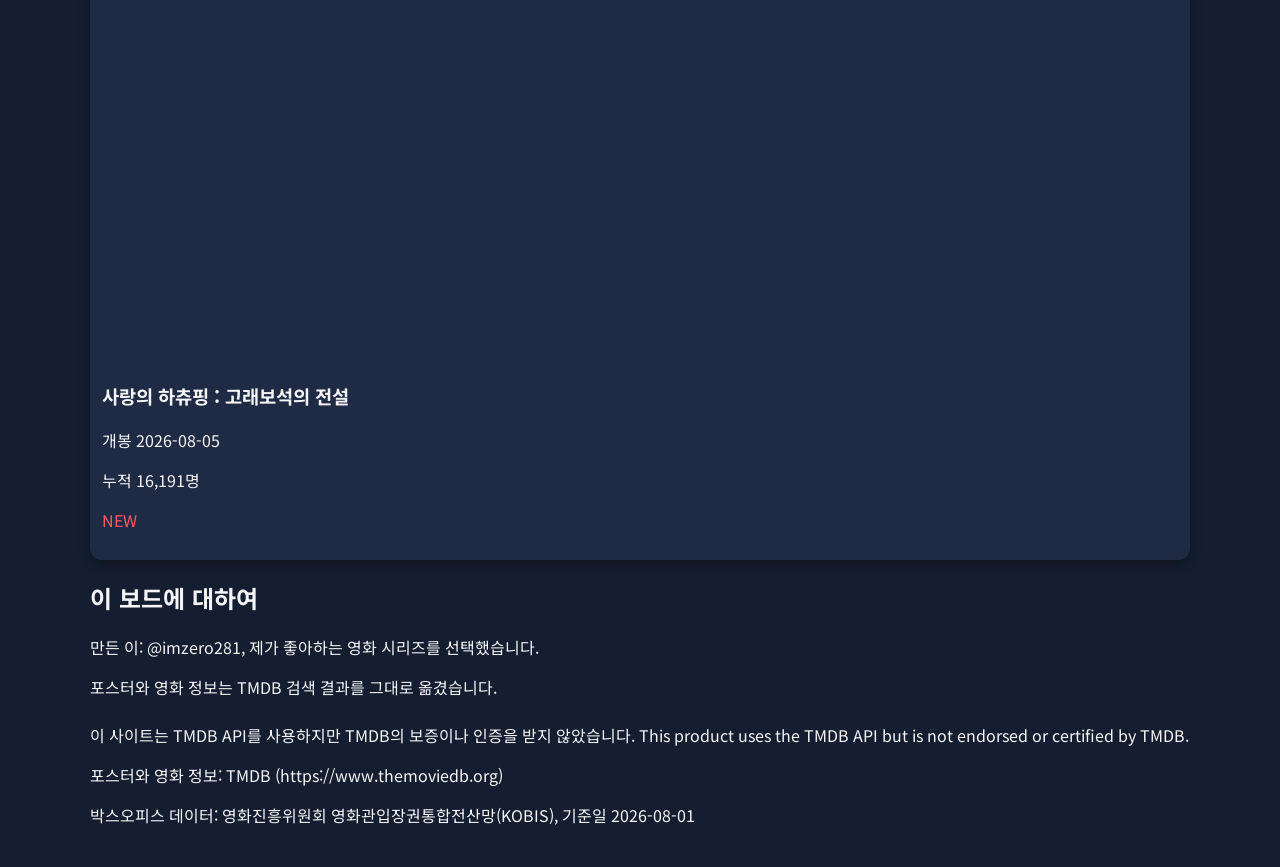
==== commit cf6aed5f: "hw1 제출" ====
--- a/index.html
+++ b/index.html
@@ -36,7 +36,7 @@
             <div class="board">
                 <article class="card">
                     <img class="poster" src="https://image.tmdb.org/t/p/w342//iZWZcLJ2NoyM1UoDJexgSWmXOC.jpg
-" alt="영화 제목 포스터">
+" alt="헝거게임: 판엠의 불꽃 포스터">
                     <span class="badge">7.2</span>
                     <div class="info">
                         <h3>헝거게임: 판엠의 불꽃</h3>
@@ -47,16 +47,17 @@
                 </article>
                 <article class="card">
                     <img class="poster" src="https://image.tmdb.org/t/p/w342/ca9M1P2F7mUGVcC5cQo0X5rf6tu.jpg"
-                        alt="영화 제목 포스터">
+                        alt="헝거게임: 캣칭 파이어 포스터">
                     <span class="badge">7.4</span>
                     <div class="info">
                         <h3>헝거게임: 캣칭 파이어</h3>
                         <p class="year">2013년 11월 15일 개봉</p>
                         <p class="overview">캣니스의 저항이 반란의 불씨가 되자, 캐피톨은 그녀를 제거하기 위해 역대 우승자들이 다시 맞붙는 특별한 헝거게임을 개최한다.</p>
+                    </div>
                 </article>
                 <article class="card">
                     <img class="poster" src="https://image.tmdb.org/t/p/w342/r5UG5tSXpHIFFcpx4rvi6ZnJroj.jpg"
-                        alt="영화 제목 포스터">
+                        alt="헝거게임: 모킹제이 포스터">
                     <span class="badge">6.8</span>
                     <div class="info">
                         <h3>헝거게임: 모킹제이</h3>
@@ -66,7 +67,7 @@
                 </article>
                 <article class="card">
                     <img class="poster" src="https://image.tmdb.org/t/p/w342/eLFGEWddcsQhRtD3CfmdpmXfz3w.jpg"
-                        alt="영화 제목 포스터">
+                        alt="헝거게임: 더 파이널 포스터">
                     <span class="badge">6.9</span>
                     <div class="info">
                         <h3>헝거게임: 더 파이널</h3>
@@ -76,7 +77,7 @@
                 </article>
                 <article class="card">
                     <img class="poster" src="https://image.tmdb.org/t/p/w342/9f9YsmXoy9ghqZKIVuKHkmGGZCY.jpg"
-                        alt="영화 제목 포스터">
+                        alt="헝거게임: 노래하는 새와 뱀의 발라드 포스터">
                     <span class="badge">6.9</span>
                     <div class="info">
                         <h3>헝거게임: 노래하는 새와 뱀의 발라드</h3>
@@ -103,60 +104,60 @@
                         <p class="change">-</p>
                     </div>
                 </article>
-                <article class="card">
-                    <img class="poster" src="https://image.tmdb.org/t/p/w342/ptqlN6mDIAqJjVA86J5eOoG82zc.jpg
+            </div>
+            <article class="card">
+                <img class="poster" src="https://image.tmdb.org/t/p/w342/ptqlN6mDIAqJjVA86J5eOoG82zc.jpg
 " alt="호프 포스터">
-                    <span class="rank">2</span>
-                    <span class="badge">6.8</span>
-                    <div class="info">
-                        <h3>호프</h3>
-                        <p class="year">개봉 2026-07-15</p>
-                        <p class="audience">누적 3,992,771명</p>
-                        <p class="change">-</p>
-                    </div>
-                </article>
-                <article class="card">
-                    <img class="poster" src="https://image.tmdb.org/t/p/w342/8uvgppq5obV06X9X8SogQiU79Kd.jpg
+                <span class="rank">2</span>
+                <span class="badge">6.8</span>
+                <div class="info">
+                    <h3>호프</h3>
+                    <p class="year">개봉 2026-07-15</p>
+                    <p class="audience">누적 3,992,771명</p>
+                    <p class="change">-</p>
+                </div>
+            </article>
+            <article class="card">
+                <img class="poster" src="https://image.tmdb.org/t/p/w342/8uvgppq5obV06X9X8SogQiU79Kd.jpg
 " alt="미니언즈 & 몬스터즈 포스터">
-                    <span class="rank">3</span>
-                    <span class="badge">7.5</span>
-                    <div class="info">
-                        <h3>미니언즈 & 몬스터즈</h3>
-                        <p class="year">개봉 2026-07-15</p>
-                        <p class="audience">누적 690,910명</p>
-                        <p class="change">-</p>
-                    </div>
-                </article>
-                <article class="card">
-                    <img class="poster" src="https://image.tmdb.org/t/p/w342/etJXeoQovaAcQD8gG0vebtoIlMH.jpg
+                <span class="rank">3</span>
+                <span class="badge">7.5</span>
+                <div class="info">
+                    <h3>미니언즈 & 몬스터즈</h3>
+                    <p class="year">개봉 2026-07-15</p>
+                    <p class="audience">누적 690,910명</p>
+                    <p class="change">-</p>
+                </div>
+            </article>
+            <article class="card">
+                <img class="poster" src="https://image.tmdb.org/t/p/w342/etJXeoQovaAcQD8gG0vebtoIlMH.jpg
 " alt="모아나 포스터">
-                    <span class="rank">4</span>
-                    <span class="badge">7.4</span>
-                    <div class="info">
-                        <h3>모아나</h3>
-                        <p class="year">개봉 2026-07-08</p>
-                        <p class="audience">누적 987,178명</p>
-                        <p class="change">-</p>
-                    </div>
-                </article>
-                <article class="card">
-                    <img class="poster" src="https://image.tmdb.org/t/p/w342/tmV1b9s0zKtUx06pkYaRtBAz065.jpg"
-                        alt="사랑의 하츄핑 : 고래보석의 전설 포스터">
-                    <span class="rank">5</span>
-                    <span class="badge">0</span>
-                    <div class="info">
-                        <h3>사랑의 하츄핑 : 고래보석의 전설</h3>
-                        <p class="year">개봉 2026-08-05</p>
-                        <p class="audience">누적 16,191명</p>
-                        <p class="change new"></p>
-                    </div>
-                </article>
+                <span class="rank">4</span>
+                <span class="badge">7.4</span>
+                <div class="info">
+                    <h3>모아나</h3>
+                    <p class="year">개봉 2026-07-08</p>
+                    <p class="audience">누적 987,178명</p>
+                    <p class="change">-</p>
+                </div>
+            </article>
+            <article class="card">
+                <img class="poster" src="https://image.tmdb.org/t/p/w342/tmV1b9s0zKtUx06pkYaRtBAz065.jpg"
+                    alt="사랑의 하츄핑 : 고래보석의 전설 포스터">
+                <span class="rank">5</span>
+                <span class="badge">평가 전</span>
+                <div class="info">
+                    <h3>사랑의 하츄핑 : 고래보석의 전설</h3>
+                    <p class="year">개봉 2026-08-05</p>
+                    <p class="audience">누적 16,191명</p>
+                    <p class="change new"></p>
+                </div>
+            </article>
         </section>
         <section id="about">
             <h2>이 보드에 대하여</h2>
-            <p>만든 사람과 영화를 고른 기준을 한두 문장으로 적습니다.</p>
+            <p>만든 이: @imzero281, 제가 좋아하는 영화 시리즈를 선택했습니다.</p>
             <p>포스터와 영화 정보는 TMDB 검색 결과를 그대로 옮겼습니다.</p>
-            </div>
         </section>
     </main>
 
--- a/style.css
+++ b/style.css
@@ -131,8 +131,8 @@
     position: absolute;
     top: 12px;
     right: 12px;
-    background: var(--accent);
-    color: var(--bg);
+    background: var(--warn);
+    color: var(--text);
     padding: 4px 10px;
     border-radius: 999px;
     font-weight: bold;
@@ -165,6 +165,19 @@
     color: var(--warn);
 }
 
+.detail {
+    display: grid;
+    grid-template-columns: 1fr;
+    gap: var(--gap);
+}
+
+.detail-page {
+    background-image: linear-gradient(rgba(0, 0, 0, 0.75), rgba(0, 0, 0, 0.75)),
+        url("https://image.tmdb.org/t/p/w1280/eVYChqJavS1DCXFeJE2lzVUMLKp.jpg");
+    background-size: cover;
+    min-height: 100vh
+}
+
 @keyframes pulse {
 
     0%,
@@ -187,7 +200,15 @@
 @media (min-width: 600px) {
     nav ul {
         flex-direction: row;
-        gap: 20px;
+        gap: var(--gap);
+    }
+
+    .detail {
+        grid-template-columns: 1fr 2fr;
+    }
+
+    .detail img {
+        width: 100%;
     }
 }
 
@@ -201,13 +222,13 @@
     }
 }
 
-@media (min-width: 768px){
-    .board{
+@media (min-width: 768px) {
+    .board {
         grid-template-columns: repeat(2, 1fr);
     }
 }
 
-@media (min-width: 1280px){
+@media (min-width: 1280px) {
     .board {
         grid-template-columns: repeat(4, 1fr);
     }
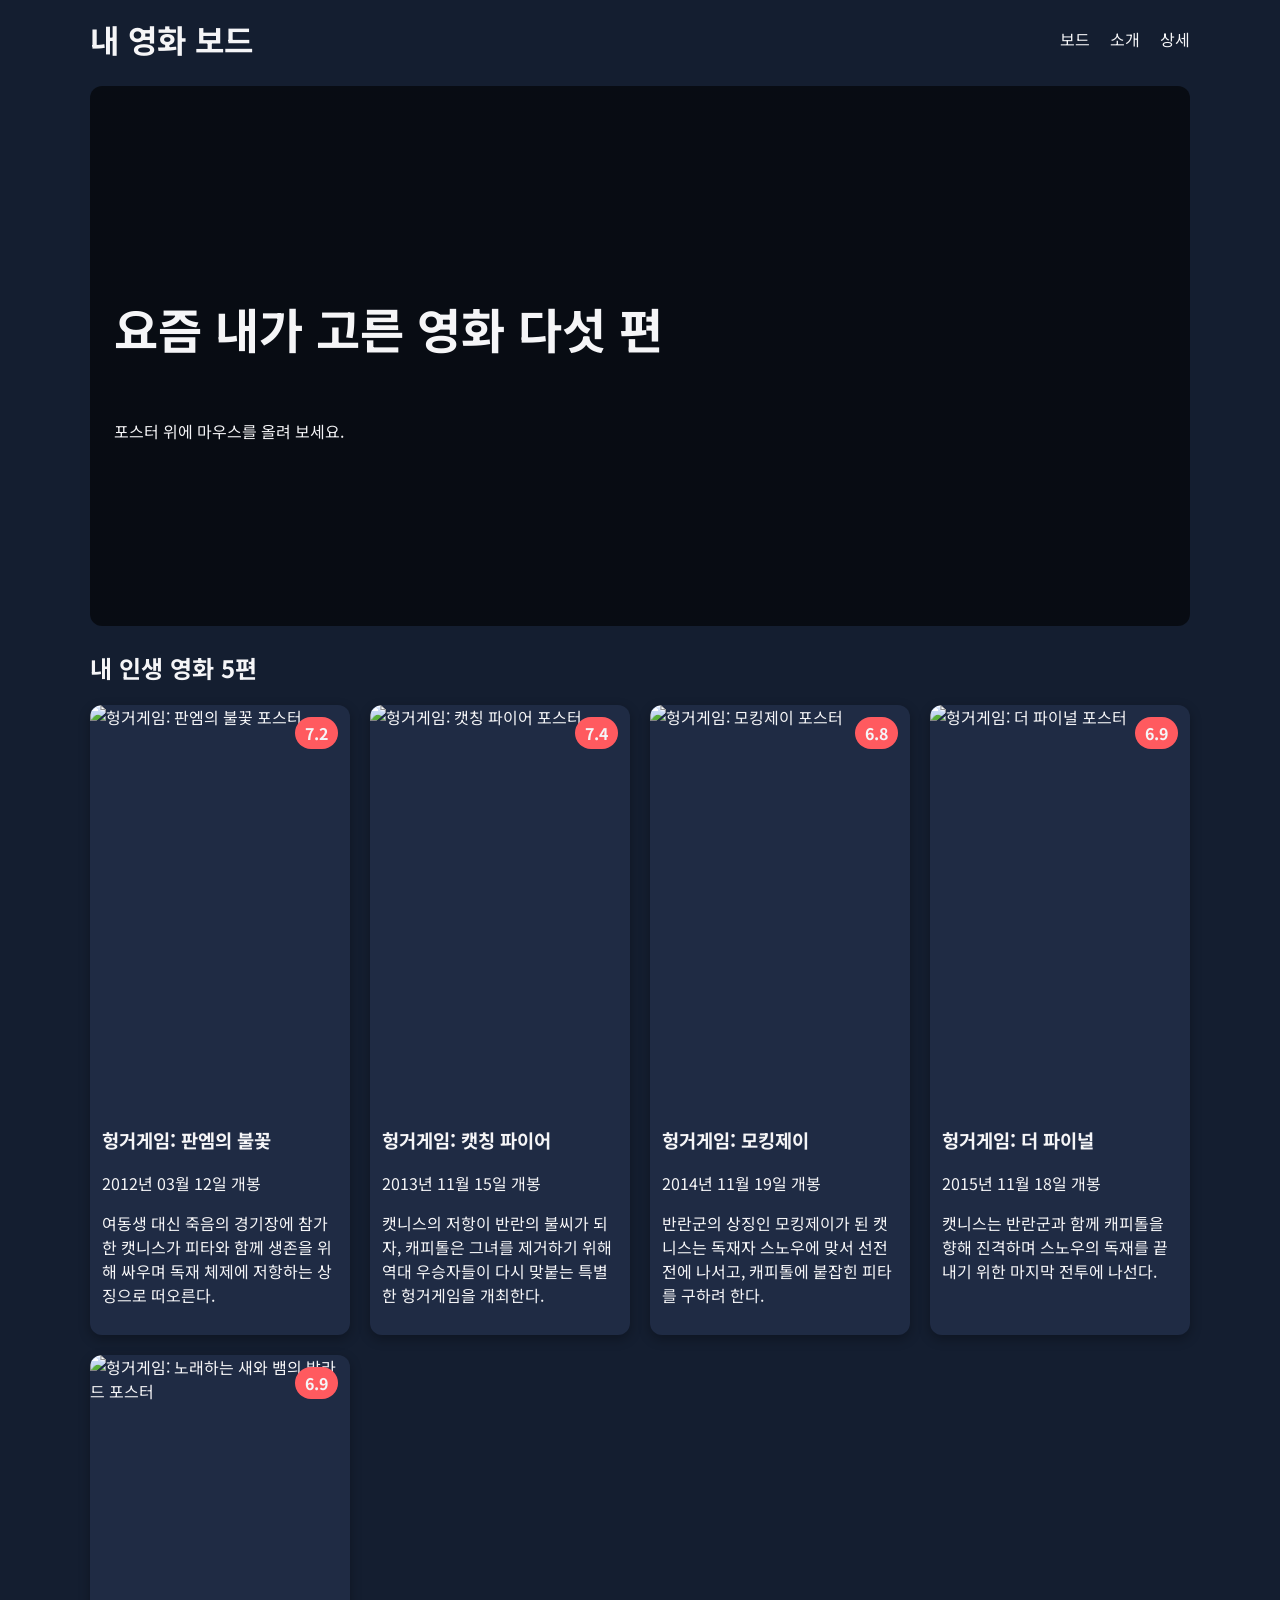
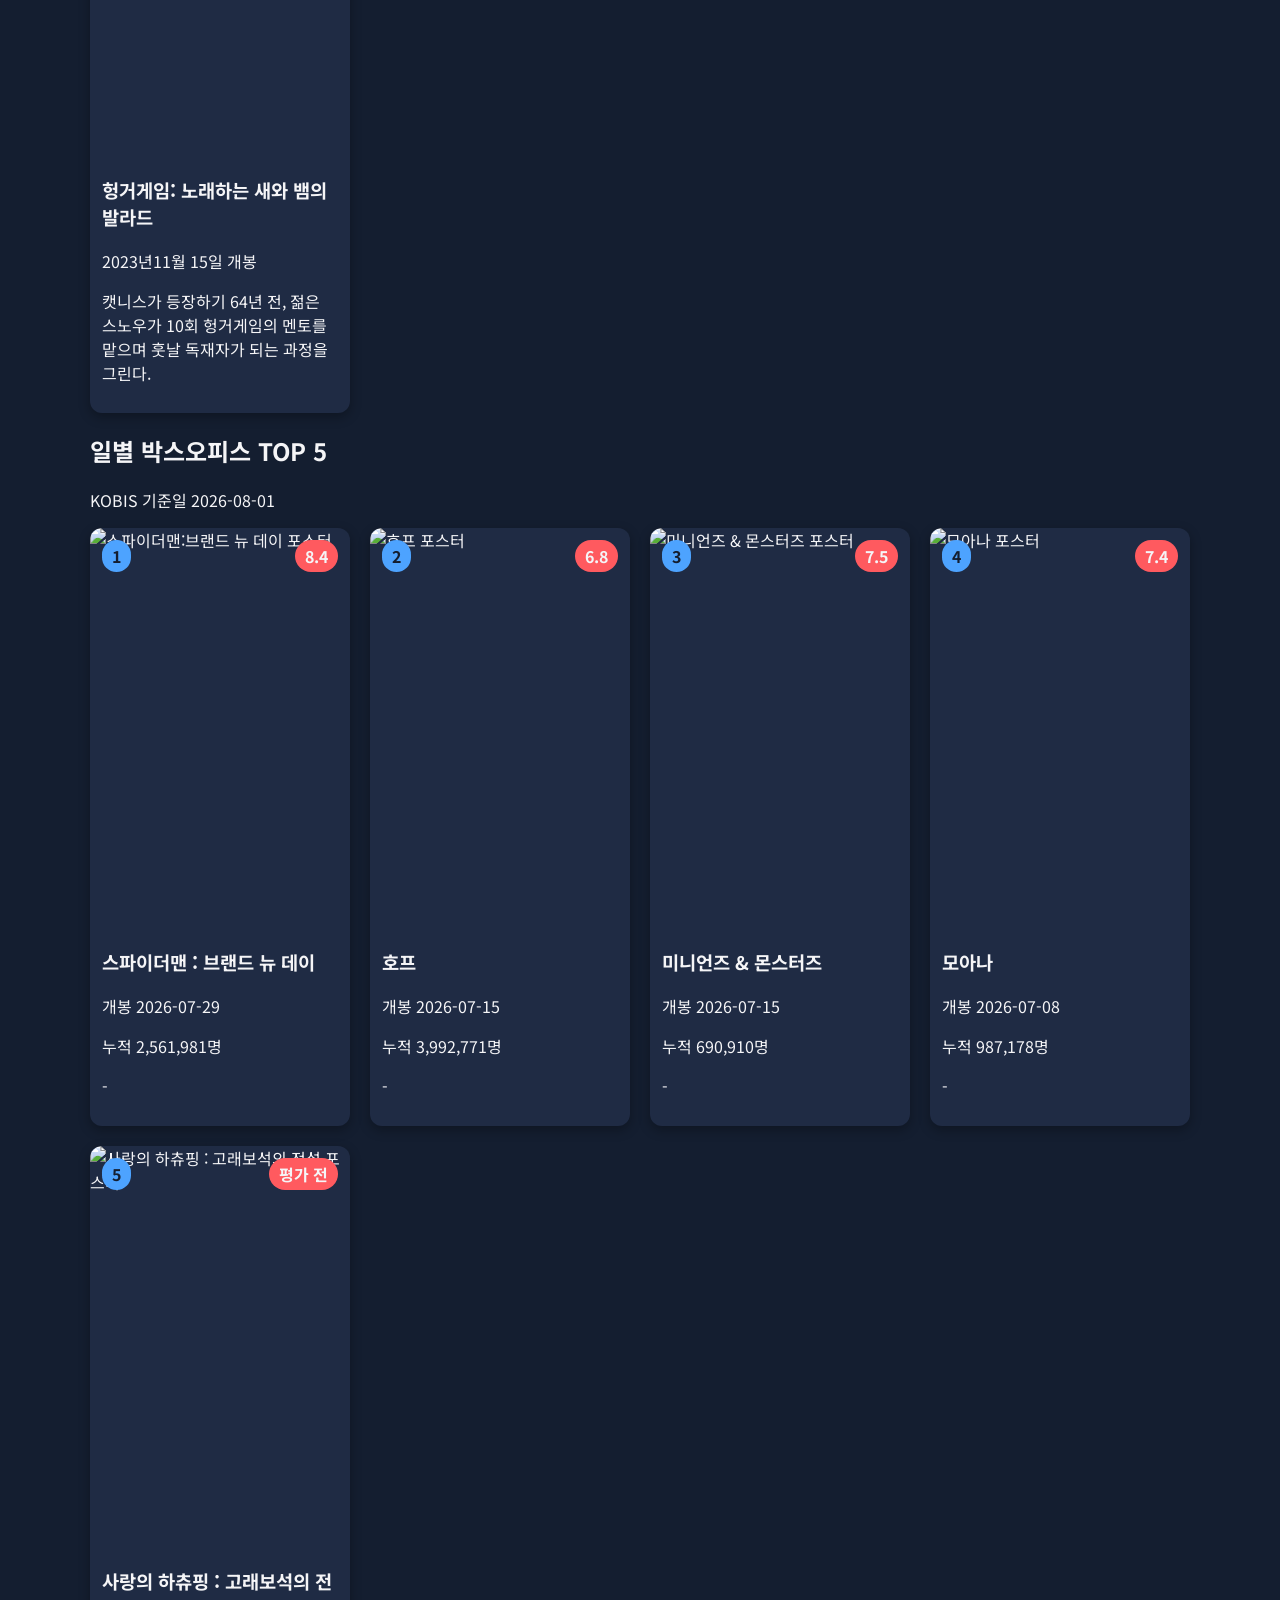
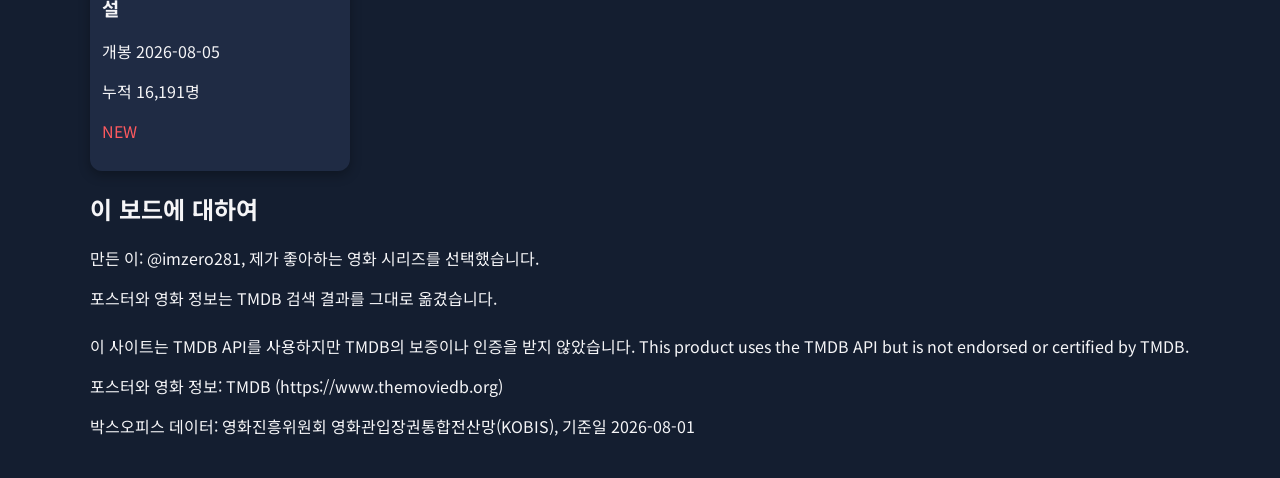
==== commit 5c28ae14: "hw1 제출(사진포함)" ====
--- a/index.html
+++ b/index.html
@@ -104,7 +104,6 @@
                         <p class="change">-</p>
                     </div>
                 </article>
-            </div>
             <article class="card">
                 <img class="poster" src="https://image.tmdb.org/t/p/w342/ptqlN6mDIAqJjVA86J5eOoG82zc.jpg
 " alt="호프 포스터">
@@ -159,6 +158,7 @@
             <p>만든 이: @imzero281, 제가 좋아하는 영화 시리즈를 선택했습니다.</p>
             <p>포스터와 영화 정보는 TMDB 검색 결과를 그대로 옮겼습니다.</p>
         </section>
+        </div>
     </main>
 
     <footer>
